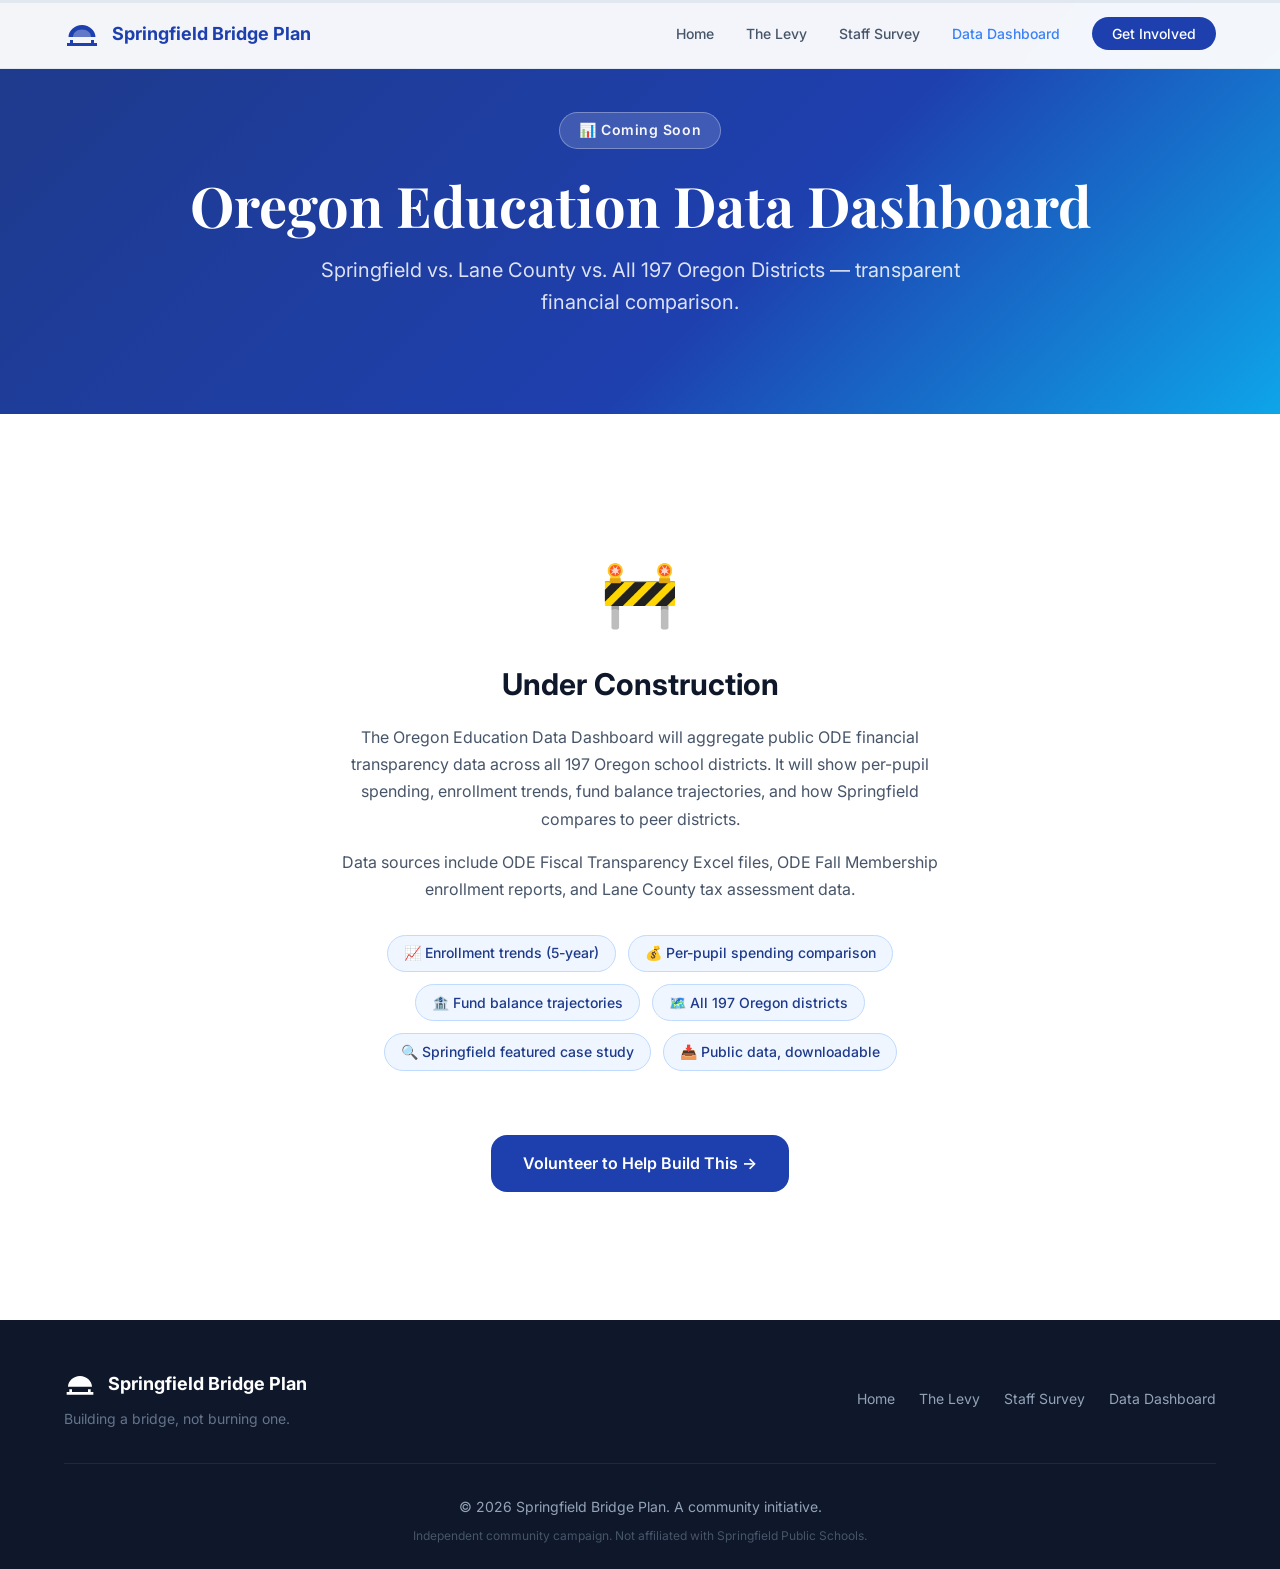
==== dashboard.html @ 3ab7d30a "Site rebuild: levy campaign + survey + dashboard scaffold — remove orphaned files" ====
<!DOCTYPE html>
<html lang="en">
<head>
    <meta charset="UTF-8">
    <meta name="viewport" content="width=device-width, initial-scale=1.0">
    <meta name="description" content="Springfield Bridge Plan Data Dashboard — Oregon education financial transparency.">
    <title>Data Dashboard | Springfield Bridge Plan</title>
    <link rel="preconnect" href="https://fonts.googleapis.com">
    <link rel="preconnect" href="https://fonts.gstatic.com" crossorigin>
    <link href="https://fonts.googleapis.com/css2?family=Inter:wght@400;500;600;700;800&family=Playfair+Display:wght@700&display=swap" rel="stylesheet">
    <link rel="stylesheet" href="css/styles.css">
    <link rel="stylesheet" href="css/site.css">
    <link rel="icon" type="image/svg+xml" href="assets/favicon.svg">
</head>
<body>
    <a href="#main-content" class="skip-link">Skip to main content</a>
    <nav class="navbar" role="navigation" aria-label="Main navigation">
        <div class="nav-container">
            <a href="index.html" class="nav-logo">
                <svg class="logo-icon" viewBox="0 0 48 48" aria-hidden="true"><path d="M4 36h40v4H4zM8 32h4v4H8zM36 32h4v4h-4zM6 28c0-8 8-16 18-16s18 8 18 16H6z" fill="currentColor"/><path d="M12 28c0-5.5 5-10 12-10s12 4.5 12 10H12z" fill="white" opacity="0.3"/></svg>
                <span class="logo-text">Springfield Bridge Plan</span>
            </a>
            <button class="nav-toggle" aria-expanded="false" aria-controls="nav-menu" aria-label="Toggle navigation">
                <span class="hamburger"></span>
            </button>
            <ul class="nav-menu" id="nav-menu">
                <li><a href="index.html">Home</a></li>
                <li><a href="levy.html">The Levy</a></li>
                <li><a href="survey.html">Staff Survey</a></li>
                <li><a href="dashboard.html" class="nav-active">Data Dashboard</a></li>
                <li><a href="levy.html#get-involved" class="nav-cta">Get Involved</a></li>
            </ul>
        </div>
    </nav>
    <div class="progress-bar"><div class="progress-fill"></div></div>
    <main id="main-content">
        <section class="page-hero">
            <div class="container">
                <div class="page-hero-badge">📊 Coming Soon</div>
                <h1 class="page-hero-title">Oregon Education Data Dashboard</h1>
                <p class="page-hero-subtitle">Springfield vs. Lane County vs. All 197 Oregon Districts — transparent financial comparison.</p>
            </div>
        </section>
        <section class="section">
            <div class="container" style="max-width:760px; text-align:center;">
                <div class="coming-soon-block">
                    <div class="coming-soon-icon">🚧</div>
                    <h2>Under Construction</h2>
                    <p class="body-text">The Oregon Education Data Dashboard will aggregate public ODE financial transparency data across all 197 Oregon school districts. It will show per-pupil spending, enrollment trends, fund balance trajectories, and how Springfield compares to peer districts.</p>
                    <p class="body-text">Data sources include ODE Fiscal Transparency Excel files, ODE Fall Membership enrollment reports, and Lane County tax assessment data.</p>
                    <div class="coming-soon-features">
                        <div class="cs-feature">📈 Enrollment trends (5-year)</div>
                        <div class="cs-feature">💰 Per-pupil spending comparison</div>
                        <div class="cs-feature">🏦 Fund balance trajectories</div>
                        <div class="cs-feature">🗺️ All 197 Oregon districts</div>
                        <div class="cs-feature">🔍 Springfield featured case study</div>
                        <div class="cs-feature">📥 Public data, downloadable</div>
                    </div>
                    <a href="levy.html#get-involved" class="btn btn-primary btn-large" style="margin-top:2rem; display:inline-flex;">Volunteer to Help Build This →</a>
                </div>
            </div>
        </section>
    </main>
    <footer class="footer">
        <div class="container">
            <div class="footer-content">
                <div class="footer-brand">
                    <div class="footer-logo">
                        <svg class="logo-icon" viewBox="0 0 48 48" aria-hidden="true"><path d="M4 36h40v4H4zM8 32h4v4H8zM36 32h4v4h-4zM6 28c0-8 8-16 18-16s18 8 18 16H6z" fill="currentColor"/></svg>
                        <span>Springfield Bridge Plan</span>
                    </div>
                    <p class="footer-tagline">Building a bridge, not burning one.</p>
                </div>
                <div class="footer-links">
                    <a href="index.html">Home</a>
                    <a href="levy.html">The Levy</a>
                    <a href="survey.html">Staff Survey</a>
                    <a href="dashboard.html">Data Dashboard</a>
                </div>
            </div>
            <div class="footer-bottom">
                <p>&copy; 2026 Springfield Bridge Plan. A community initiative.</p>
                <p class="footer-note">Independent community campaign. Not affiliated with Springfield Public Schools.</p>
            </div>
        </div>
    </footer>
    <script src="js/site.js"></script>
</body>
</html>
---- css/styles.css ----
/* =========================================
   Springfield Bridge Plan - Styles
   Building a bridge, not burning one.
   ========================================= */

/* =========================================
   CSS Variables / Design Tokens
   ========================================= */
:root {
    /* Primary Colors - Blue Theme */
    --color-primary: #1e40af;
    --color-primary-dark: #1e3a8a;
    --color-primary-light: #3b82f6;
    --color-primary-100: #dbeafe;
    --color-primary-200: #bfdbfe;
    --color-primary-50: #eff6ff;
    
    /* Accent Colors */
    --color-accent: #0ea5e9;
    --color-accent-dark: #0284c7;
    
    /* Neutral Colors */
    --color-white: #ffffff;
    --color-gray-50: #f8fafc;
    --color-gray-100: #f1f5f9;
    --color-gray-200: #e2e8f0;
    --color-gray-300: #cbd5e1;
    --color-gray-400: #94a3b8;
    --color-gray-500: #64748b;
    --color-gray-600: #475569;
    --color-gray-700: #334155;
    --color-gray-800: #1e293b;
    --color-gray-900: #0f172a;
    
    /* Semantic Colors */
    --color-success: #10b981;
    --color-success-light: #d1fae5;
    --color-error: #ef4444;
    --color-error-light: #fee2e2;
    --color-warning: #f59e0b;
    
    /* Typography */
    --font-sans: 'Inter', -apple-system, BlinkMacSystemFont, 'Segoe UI', Roboto, sans-serif;
    --font-display: 'Playfair Display', Georgia, serif;
    
    /* Font Sizes */
    --text-xs: 0.75rem;
    --text-sm: 0.875rem;
    --text-base: 1rem;
    --text-lg: 1.125rem;
    --text-xl: 1.25rem;
    --text-2xl: 1.5rem;
    --text-3xl: 1.875rem;
    --text-4xl: 2.25rem;
    --text-5xl: 3rem;
    --text-6xl: 3.75rem;
    
    /* Spacing */
    --space-1: 0.25rem;
    --space-2: 0.5rem;
    --space-3: 0.75rem;
    --space-4: 1rem;
    --space-5: 1.25rem;
    --space-6: 1.5rem;
    --space-8: 2rem;
    --space-10: 2.5rem;
    --space-12: 3rem;
    --space-16: 4rem;
    --space-20: 5rem;
    --space-24: 6rem;
    
    /* Border Radius */
    --radius-sm: 0.25rem;
    --radius-md: 0.5rem;
    --radius-lg: 0.75rem;
    --radius-xl: 1rem;
    --radius-2xl: 1.5rem;
    --radius-full: 9999px;
    
    /* Shadows */
    --shadow-sm: 0 1px 2px 0 rgb(0 0 0 / 0.05);
    --shadow-md: 0 4px 6px -1px rgb(0 0 0 / 0.1), 0 2px 4px -2px rgb(0 0 0 / 0.1);
    --shadow-lg: 0 10px 15px -3px rgb(0 0 0 / 0.1), 0 4px 6px -4px rgb(0 0 0 / 0.1);
    --shadow-xl: 0 20px 25px -5px rgb(0 0 0 / 0.1), 0 8px 10px -6px rgb(0 0 0 / 0.1);
    
    /* Transitions */
    --transition-fast: 150ms ease;
    --transition-base: 250ms ease;
    --transition-slow: 350ms ease;
    
    /* Z-Index */
    --z-dropdown: 100;
    --z-sticky: 200;
    --z-fixed: 300;
    --z-modal: 400;
}

/* =========================================
   Reset & Base Styles
   ========================================= */
*, *::before, *::after {
    box-sizing: border-box;
}

* {
    margin: 0;
    padding: 0;
}

html {
    scroll-behavior: smooth;
    -webkit-text-size-adjust: 100%;
}

body {
    font-family: var(--font-sans);
    font-size: var(--text-base);
    line-height: 1.6;
    color: var(--color-gray-800);
    background-color: var(--color-white);
    -webkit-font-smoothing: antialiased;
    -moz-osx-font-smoothing: grayscale;
}

img, picture, video, canvas, svg {
    display: block;
    max-width: 100%;
}

input, button, textarea, select {
    font: inherit;
}

p, h1, h2, h3, h4, h5, h6 {
    overflow-wrap: break-word;
}

a {
    color: inherit;
    text-decoration: none;
}

ul, ol {
    list-style: none;
}

/* =========================================
   Update Banner
   ========================================= */
.update-banner {
    background: linear-gradient(135deg, #dc2626 0%, #b91c1c 100%);
    color: var(--color-white);
    padding: var(--space-6) 0;
    border-bottom: 4px solid #991b1b;
    text-align: center;
}

.update-title {
    font-size: var(--text-2xl);
    font-weight: 800;
    color: var(--color-white);
    margin-bottom: var(--space-5);
    text-transform: uppercase;
    letter-spacing: 0.05em;
}

.update-content {
    max-width: 900px;
    margin: 0 auto;
}

.update-content p {
    font-size: var(--text-base);
    line-height: 1.8;
    margin-bottom: var(--space-4);
    color: rgba(255, 255, 255, 0.95);
}

.update-content p:last-child {
    margin-bottom: 0;
}

.update-content a {
    color: var(--color-white);
    text-decoration: underline;
    text-underline-offset: 3px;
    text-decoration-thickness: 2px;
}

.update-content a:hover {
    text-decoration-color: rgba(255, 255, 255, 0.5);
}

.update-content strong {
    color: var(--color-white);
}

/* =========================================
   Accessibility
   ========================================= */
.skip-link {
    position: absolute;
    top: -100%;
    left: 50%;
    transform: translateX(-50%);
    background: var(--color-primary);
    color: var(--color-white);
    padding: var(--space-3) var(--space-6);
    border-radius: var(--radius-md);
    z-index: var(--z-modal);
    transition: top var(--transition-fast);
}

.skip-link:focus {
    top: var(--space-4);
}

/* Focus Styles */
:focus-visible {
    outline: 3px solid var(--color-primary-light);
    outline-offset: 2px;
}

/* =========================================
   Layout
   ========================================= */
.container {
    width: 100%;
    max-width: 1200px;
    margin: 0 auto;
    padding: 0 var(--space-6);
}

.section {
    padding: var(--space-20) 0;
    min-height: 100vh;
    display: flex;
    flex-direction: column;
    justify-content: center;
}

.section-alt {
    background-color: var(--color-primary-50);
}

/* =========================================
   Navigation
   ========================================= */
.navbar {
    position: fixed;
    top: 0;
    left: 0;
    right: 0;
    background: rgba(255, 255, 255, 0.95);
    backdrop-filter: blur(10px);
    border-bottom: 1px solid var(--color-gray-200);
    z-index: var(--z-fixed);
    transition: transform var(--transition-base), box-shadow var(--transition-base);
}

.navbar.scrolled {
    box-shadow: var(--shadow-md);
}

.navbar.hidden {
    transform: translateY(-100%);
}

.nav-container {
    display: flex;
    align-items: center;
    justify-content: space-between;
    max-width: 1200px;
    margin: 0 auto;
    padding: var(--space-4) var(--space-6);
}

.nav-logo {
    display: flex;
    align-items: center;
    gap: var(--space-3);
    font-weight: 700;
    color: var(--color-primary);
}

.nav-logo .logo-icon {
    width: 36px;
    height: 36px;
}

.logo-text {
    font-size: var(--text-lg);
}

.nav-menu {
    display: flex;
    align-items: center;
    gap: var(--space-8);
}

.nav-menu a {
    font-size: var(--text-sm);
    font-weight: 500;
    color: var(--color-gray-600);
    transition: color var(--transition-fast);
}

.nav-menu a:hover {
    color: var(--color-primary);
}

.nav-cta {
    background: var(--color-primary);
    color: var(--color-white) !important;
    padding: var(--space-2) var(--space-5);
    border-radius: var(--radius-full);
    transition: background var(--transition-fast) !important;
}

.nav-cta:hover {
    background: var(--color-primary-dark) !important;
}

.nav-toggle {
    display: none;
    background: none;
    border: none;
    cursor: pointer;
    padding: var(--space-2);
}

.hamburger {
    display: block;
    width: 24px;
    height: 2px;
    background: var(--color-gray-800);
    position: relative;
    transition: background var(--transition-fast);
}

.hamburger::before,
.hamburger::after {
    content: '';
    position: absolute;
    left: 0;
    width: 100%;
    height: 2px;
    background: var(--color-gray-800);
    transition: transform var(--transition-fast);
}

.hamburger::before {
    top: -7px;
}

.hamburger::after {
    top: 7px;
}

/* Mobile Navigation */
@media (max-width: 768px) {
    .nav-toggle {
        display: block;
    }
    
    .nav-menu {
        position: absolute;
        top: 100%;
        left: 0;
        right: 0;
        flex-direction: column;
        background: var(--color-white);
        padding: var(--space-6);
        gap: var(--space-4);
        border-bottom: 1px solid var(--color-gray-200);
        box-shadow: var(--shadow-lg);
        transform: translateY(-100%);
        opacity: 0;
        visibility: hidden;
        transition: transform var(--transition-base), opacity var(--transition-base);
    }
    
    .nav-menu.active {
        transform: translateY(0);
        opacity: 1;
        visibility: visible;
    }
    
    .nav-toggle[aria-expanded="true"] .hamburger {
        background: transparent;
    }
    
    .nav-toggle[aria-expanded="true"] .hamburger::before {
        transform: translateY(7px) rotate(45deg);
    }
    
    .nav-toggle[aria-expanded="true"] .hamburger::after {
        transform: translateY(-7px) rotate(-45deg);
    }
}

/* =========================================
   Progress Bar
   ========================================= */
.progress-bar {
    position: fixed;
    top: 0;
    left: 0;
    right: 0;
    height: 3px;
    background: var(--color-gray-200);
    z-index: calc(var(--z-fixed) + 1);
}

.progress-fill {
    height: 100%;
    background: linear-gradient(90deg, var(--color-primary), var(--color-accent));
    width: 0%;
    transition: width 100ms linear;
}

/* =========================================
   Hero Section
   ========================================= */
.hero {
    position: relative;
    min-height: 100vh;
    display: flex;
    align-items: center;
    justify-content: center;
    padding-top: 80px;
    overflow: hidden;
}

.hero-background {
    position: absolute;
    inset: 0;
    z-index: -1;
}

.hero-gradient {
    position: absolute;
    inset: 0;
    background: linear-gradient(135deg, var(--color-primary-50) 0%, var(--color-white) 50%, var(--color-primary-100) 100%);
}

.hero-gradient::before {
    content: '';
    position: absolute;
    top: -50%;
    right: -20%;
    width: 80%;
    height: 100%;
    background: radial-gradient(ellipse, var(--color-primary-200) 0%, transparent 70%);
    opacity: 0.5;
}

.hero-content {
    text-align: center;
    max-width: 800px;
}

.hero-badge {
    display: inline-flex;
    align-items: center;
    gap: var(--space-2);
    background: var(--color-white);
    border: 1px solid var(--color-gray-200);
    padding: var(--space-2) var(--space-4);
    border-radius: var(--radius-full);
    font-size: var(--text-sm);
    color: var(--color-gray-600);
    margin-bottom: var(--space-6);
    box-shadow: var(--shadow-sm);
}

.badge-icon {
    font-size: var(--text-lg);
}

.hero-title {
    font-family: var(--font-display);
    font-size: clamp(var(--text-4xl), 8vw, var(--text-6xl));
    font-weight: 700;
    line-height: 1.1;
    color: var(--color-gray-900);
    margin-bottom: var(--space-4);
}

.title-line {
    display: block;
}

.title-line.accent {
    color: var(--color-primary);
}

.hero-subtitle {
    font-size: var(--text-xl);
    font-weight: 500;
    color: var(--color-primary);
    margin-bottom: var(--space-4);
    font-style: italic;
}

.hero-description {
    font-size: var(--text-lg);
    color: var(--color-gray-600);
    max-width: 600px;
    margin: 0 auto var(--space-8);
}

.hero-actions {
    display: flex;
    gap: var(--space-4);
    justify-content: center;
    flex-wrap: wrap;
    margin-bottom: var(--space-12);
}

.hero-stats {
    display: flex;
    align-items: center;
    justify-content: center;
    gap: var(--space-8);
    flex-wrap: wrap;
}

.stat {
    text-align: center;
}

.stat-number {
    display: block;
    font-size: var(--text-3xl);
    font-weight: 700;
    color: var(--color-primary);
}

.stat-label {
    font-size: var(--text-sm);
    color: var(--color-gray-500);
}

.stat-divider {
    width: 1px;
    height: 40px;
    background: var(--color-gray-300);
}

.scroll-indicator {
    position: absolute;
    bottom: var(--space-8);
    left: 50%;
    transform: translateX(-50%);
    display: flex;
    flex-direction: column;
    align-items: center;
    gap: var(--space-2);
    color: var(--color-gray-400);
    font-size: var(--text-sm);
    animation: bounce 2s infinite;
}

.scroll-indicator svg {
    width: 24px;
    height: 24px;
}

@keyframes bounce {
    0%, 20%, 50%, 80%, 100% {
        transform: translateX(-50%) translateY(0);
    }
    40% {
        transform: translateX(-50%) translateY(-10px);
    }
    60% {
        transform: translateX(-50%) translateY(-5px);
    }
}

/* =========================================
   Announcement Banner
   ========================================= */
.announcement-banner {
    background: linear-gradient(135deg, #fef3c7 0%, #fde68a 100%);
    border-top: 4px solid #f59e0b;
    border-bottom: 4px solid #f59e0b;
    padding: var(--space-8) 0;
}

.announcement-content {
    display: flex;
    align-items: center;
    gap: var(--space-8);
    max-width: 1000px;
    margin: 0 auto;
}

.announcement-image {
    flex-shrink: 0;
    max-width: 300px;
}

.announcement-image img {
    width: 100%;
    height: auto;
    border-radius: var(--radius-xl);
    box-shadow: var(--shadow-lg);
    border: 3px solid var(--color-white);
}

.announcement-text {
    flex: 1;
}

.announcement-badge {
    display: inline-block;
    background: #f59e0b;
    color: var(--color-white);
    font-size: var(--text-xs);
    font-weight: 700;
    text-transform: uppercase;
    letter-spacing: 0.05em;
    padding: var(--space-1) var(--space-3);
    border-radius: var(--radius-full);
    margin-bottom: var(--space-3);
}

.announcement-title {
    font-size: var(--text-2xl);
    font-weight: 800;
    color: #92400e;
    margin-bottom: var(--space-3);
}

.announcement-details {
    font-size: var(--text-base);
    color: #78350f;
    line-height: 1.6;
    margin-bottom: var(--space-2);
}

.announcement-details a {
    color: #92400e;
    text-decoration: underline;
    text-underline-offset: 2px;
}

.announcement-details a:hover {
    color: #78350f;
}

.announcement-description {
    font-size: var(--text-sm);
    color: #92400e;
    line-height: 1.6;
    margin-bottom: var(--space-4);
}

.btn-accent {
    background: #f59e0b;
    color: var(--color-white);
}

.btn-accent:hover {
    background: #d97706;
    transform: translateY(-2px);
    box-shadow: var(--shadow-md);
}

@media (max-width: 768px) {
    .announcement-content {
        flex-direction: column;
        text-align: center;
    }
    
    .announcement-image {
        max-width: 250px;
    }
    
    .announcement-title {
        font-size: var(--text-xl);
    }
}

/* =========================================
   Buttons
   ========================================= */
.btn {
    display: inline-flex;
    align-items: center;
    justify-content: center;
    gap: var(--space-2);
    padding: var(--space-3) var(--space-6);
    font-weight: 600;
    font-size: var(--text-sm);
    border-radius: var(--radius-lg);
    border: none;
    cursor: pointer;
    transition: all var(--transition-fast);
}

.btn-primary {
    background: var(--color-primary);
    color: var(--color-white);
}

.btn-primary:hover {
    background: var(--color-primary-dark);
    transform: translateY(-2px);
    box-shadow: var(--shadow-lg);
}

.btn-secondary {
    background: var(--color-white);
    color: var(--color-gray-700);
    border: 1px solid var(--color-gray-300);
}

.btn-secondary:hover {
    background: var(--color-gray-50);
    border-color: var(--color-gray-400);
}

.btn-large {
    padding: var(--space-4) var(--space-8);
    font-size: var(--text-base);
    border-radius: var(--radius-xl);
}

.btn-full {
    width: 100%;
}

.btn-icon {
    width: 20px;
    height: 20px;
}

.btn-loading {
    display: none;
}

.btn.loading .btn-text {
    visibility: hidden;
}

.btn.loading .btn-loading {
    display: block;
    position: absolute;
}

.spinner {
    width: 24px;
    height: 24px;
    animation: spin 1s linear infinite;
}

@keyframes spin {
    to {
        transform: rotate(360deg);
    }
}

/* =========================================
   Section Headers
   ========================================= */
.section-header {
    text-align: center;
    margin-bottom: var(--space-12);
}

.section-number {
    display: inline-block;
    font-size: var(--text-sm);
    font-weight: 600;
    color: var(--color-primary);
    background: var(--color-primary-100);
    padding: var(--space-1) var(--space-3);
    border-radius: var(--radius-full);
    margin-bottom: var(--space-4);
}

.section-title {
    font-family: var(--font-display);
    font-size: clamp(var(--text-2xl), 5vw, var(--text-4xl));
    font-weight: 700;
    color: var(--color-gray-900);
    margin-bottom: var(--space-3);
}

.section-subtitle {
    font-size: var(--text-lg);
    color: var(--color-gray-500);
}

/* =========================================
   Problem Section
   ========================================= */
.content-grid {
    display: grid;
    grid-template-columns: 1fr;
    gap: var(--space-8);
}

@media (min-width: 768px) {
    .content-grid {
        grid-template-columns: 2fr 1fr;
    }
}

.highlight-box {
    display: flex;
    gap: var(--space-4);
    background: var(--color-white);
    border: 1px solid var(--color-gray-200);
    border-left: 4px solid var(--color-primary);
    padding: var(--space-6);
    border-radius: var(--radius-lg);
    margin-bottom: var(--space-6);
}

.highlight-icon {
    flex-shrink: 0;
    width: 48px;
    height: 48px;
    background: var(--color-primary-100);
    border-radius: var(--radius-full);
    display: flex;
    align-items: center;
    justify-content: center;
    color: var(--color-primary);
}

.highlight-icon svg {
    width: 24px;
    height: 24px;
}

.highlight-content h3 {
    font-size: var(--text-lg);
    font-weight: 600;
    margin-bottom: var(--space-2);
    color: var(--color-gray-900);
}

.body-text {
    font-size: var(--text-base);
    color: var(--color-gray-600);
    margin-bottom: var(--space-4);
    line-height: 1.7;
}

.impact-card {
    background: var(--color-white);
    border: 1px solid var(--color-gray-200);
    border-radius: var(--radius-xl);
    padding: var(--space-6);
    box-shadow: var(--shadow-md);
}

.impact-card h4 {
    font-size: var(--text-lg);
    font-weight: 600;
    margin-bottom: var(--space-4);
    color: var(--color-gray-900);
}

.impact-list {
    display: flex;
    flex-direction: column;
    gap: var(--space-3);
}

.impact-list li {
    display: flex;
    align-items: center;
    gap: var(--space-3);
    font-size: var(--text-sm);
    color: var(--color-gray-700);
}

.impact-icon {
    font-size: var(--text-xl);
}

/* =========================================
   Solution Section
   ========================================= */
.solution-intro {
    text-align: center;
    margin-bottom: var(--space-12);
}

.bridge-visual {
    max-width: 400px;
    margin: 0 auto var(--space-6);
    color: var(--color-primary);
}

.bridge-svg {
    width: 100%;
    height: auto;
}

.bridge-arch {
    stroke-dasharray: 1000;
    stroke-dashoffset: 1000;
    animation: drawBridge 2s ease forwards;
}

@keyframes drawBridge {
    to {
        stroke-dashoffset: 0;
    }
}

.solution-quote {
    font-family: var(--font-display);
    font-size: var(--text-2xl);
    font-style: italic;
    color: var(--color-primary);
    margin-bottom: var(--space-4);
}

.solution-description {
    font-size: var(--text-lg);
    color: var(--color-gray-600);
    max-width: 700px;
    margin: 0 auto;
}

.pillars-grid {
    display: grid;
    grid-template-columns: repeat(auto-fit, minmax(250px, 1fr));
    gap: var(--space-6);
}

.pillar-card {
    background: var(--color-white);
    border: 1px solid var(--color-gray-200);
    border-radius: var(--radius-xl);
    padding: var(--space-8);
    text-align: center;
    transition: transform var(--transition-base), box-shadow var(--transition-base);
}

.pillar-card:hover {
    transform: translateY(-4px);
    box-shadow: var(--shadow-xl);
}

.pillar-number {
    display: inline-flex;
    align-items: center;
    justify-content: center;
    width: 48px;
    height: 48px;
    background: var(--color-primary);
    color: var(--color-white);
    font-size: var(--text-xl);
    font-weight: 700;
    border-radius: var(--radius-full);
    margin-bottom: var(--space-4);
}

.pillar-card h3 {
    font-size: var(--text-lg);
    font-weight: 600;
    margin-bottom: var(--space-3);
    color: var(--color-gray-900);
}

.pillar-card p {
    font-size: var(--text-sm);
    color: var(--color-gray-600);
}

/* =========================================
   Timeline Section
   ========================================= */
.timeline {
    max-width: 700px;
    margin: 0 auto;
    position: relative;
}

.timeline::before {
    content: '';
    position: absolute;
    left: 24px;
    top: 0;
    bottom: 0;
    width: 2px;
    background: var(--color-primary-200);
}

.timeline-item {
    display: flex;
    gap: var(--space-6);
    margin-bottom: var(--space-8);
    position: relative;
}

.timeline-item:last-child {
    margin-bottom: 0;
}

.timeline-marker {
    flex-shrink: 0;
    width: 50px;
    display: flex;
    justify-content: center;
}

.timeline-step {
    display: flex;
    align-items: center;
    justify-content: center;
    width: 50px;
    height: 50px;
    background: var(--color-primary);
    color: var(--color-white);
    font-size: var(--text-xs);
    font-weight: 600;
    border-radius: var(--radius-full);
    position: relative;
    z-index: 1;
}

.timeline-content {
    flex: 1;
    background: var(--color-white);
    border: 1px solid var(--color-gray-200);
    border-radius: var(--radius-xl);
    padding: var(--space-6);
    box-shadow: var(--shadow-sm);
}

.timeline-content h3 {
    font-size: var(--text-lg);
    font-weight: 600;
    margin-bottom: var(--space-2);
    color: var(--color-gray-900);
}

.timeline-content p {
    font-size: var(--text-sm);
    color: var(--color-gray-600);
}

/* =========================================
   Benefits Section
   ========================================= */
.benefits-grid {
    display: grid;
    grid-template-columns: repeat(auto-fit, minmax(250px, 1fr));
    gap: var(--space-6);
}

.benefit-card {
    background: var(--color-white);
    border: 1px solid var(--color-gray-200);
    border-radius: var(--radius-xl);
    padding: var(--space-8);
    text-align: center;
    transition: transform var(--transition-base), box-shadow var(--transition-base);
}

.benefit-card:hover {
    transform: translateY(-4px);
    box-shadow: var(--shadow-xl);
}

.benefit-icon {
    display: inline-flex;
    align-items: center;
    justify-content: center;
    width: 64px;
    height: 64px;
    background: var(--color-primary-100);
    border-radius: var(--radius-full);
    margin-bottom: var(--space-4);
    color: var(--color-primary);
}

.benefit-icon svg {
    width: 32px;
    height: 32px;
}

.benefit-card h3 {
    font-size: var(--text-lg);
    font-weight: 600;
    margin-bottom: var(--space-3);
    color: var(--color-gray-900);
}

.benefit-card p {
    font-size: var(--text-sm);
    color: var(--color-gray-600);
}

/* =========================================
   Four-Pronged Solution Section
   ========================================= */
.options-disclaimer {
    display: flex;
    gap: var(--space-4);
    background: var(--color-warning);
    background: linear-gradient(135deg, #fef3c7 0%, #fde68a 100%);
    border: 1px solid #f59e0b;
    border-radius: var(--radius-xl);
    padding: var(--space-6);
    margin-bottom: var(--space-10);
}

.options-disclaimer .disclaimer-icon {
    flex-shrink: 0;
    width: 48px;
    height: 48px;
    background: var(--color-white);
    border-radius: var(--radius-full);
    display: flex;
    align-items: center;
    justify-content: center;
    color: #b45309;
}

.options-disclaimer .disclaimer-icon svg {
    width: 24px;
    height: 24px;
}

.options-disclaimer p {
    color: #78350f;
    font-size: var(--text-sm);
    line-height: 1.6;
}

/* =========================================
   Bridge Loan (TAN/TRAN) Section
   ========================================= */
.bridge-loan-content {
    display: grid;
    grid-template-columns: repeat(auto-fit, minmax(280px, 1fr));
    gap: var(--space-6);
    margin-top: var(--space-8);
}

.bridge-loan-card {
    background: var(--color-white);
    border-radius: var(--radius-xl);
    padding: var(--space-6);
    box-shadow: var(--shadow-md);
    border: 1px solid var(--color-gray-100);
    transition: all var(--transition-base);
}

.bridge-loan-card:hover {
    transform: translateY(-4px);
    box-shadow: var(--shadow-lg);
}

.bridge-loan-card.highlight {
    background: linear-gradient(135deg, var(--color-primary-50) 0%, var(--color-primary-100) 100%);
    border: 2px solid var(--color-primary);
}

.bridge-loan-icon {
    font-size: 2.5rem;
    margin-bottom: var(--space-4);
}

.bridge-loan-card h3 {
    font-size: var(--text-lg);
    font-weight: 700;
    color: var(--color-gray-900);
    margin-bottom: var(--space-3);
}

.bridge-loan-card p {
    font-size: var(--text-sm);
    color: var(--color-gray-600);
    line-height: 1.7;
}

.bridge-loan-card ul {
    list-style: none;
    padding: 0;
    margin: 0;
}

.bridge-loan-card ul li {
    font-size: var(--text-sm);
    color: var(--color-gray-700);
    padding: var(--space-2) 0;
    padding-left: var(--space-6);
    position: relative;
}

.bridge-loan-card ul li::before {
    content: '✓';
    position: absolute;
    left: 0;
    color: var(--color-success);
    font-weight: 700;
}

.bridge-loan-note {
    margin-top: var(--space-8);
    padding: var(--space-4) var(--space-5);
    background: linear-gradient(135deg, var(--color-gray-50) 0%, var(--color-gray-100) 100%);
    border-left: 4px solid var(--color-primary);
    border-radius: 0 var(--radius-lg) var(--radius-lg) 0;
}

.bridge-loan-note p {
    margin: 0;
    font-size: var(--text-sm);
    color: var(--color-gray-600);
    line-height: 1.6;
}

.bridge-loan-benefits {
    display: flex;
    justify-content: center;
    margin-top: var(--space-6);
}

.bridge-loan-card.centered {
    max-width: 500px;
    text-align: center;
}

.bridge-loan-card.centered ul {
    text-align: left;
    display: inline-block;
}

/* Four Prongs Grid */
.prongs-grid {
    display: grid;
    grid-template-columns: repeat(auto-fit, minmax(240px, 1fr));
    gap: var(--space-5);
    margin-bottom: var(--space-8);
}

.prong-card {
    background: var(--color-primary-dark);
    color: var(--color-white);
    border-radius: var(--radius-xl);
    padding: var(--space-6);
    text-align: left;
}

.prong-icon {
    display: inline-flex;
    align-items: center;
    justify-content: center;
    width: 48px;
    height: 48px;
    background: #d4a84b;
    border-radius: var(--radius-full);
    font-size: var(--text-xl);
    margin-bottom: var(--space-3);
}

.prong-card h3 {
    font-size: var(--text-lg);
    font-weight: 600;
    margin-bottom: var(--space-2);
}

.prong-amount {
    font-size: var(--text-3xl);
    font-weight: 700;
    color: #d4a84b;
    margin-bottom: var(--space-4);
}

.prong-details {
    margin-bottom: var(--space-4);
    padding-left: var(--space-4);
}

.prong-details li {
    font-size: var(--text-sm);
    color: var(--color-primary-200);
    margin-bottom: var(--space-2);
    position: relative;
}

.prong-details li::before {
    content: '•';
    position: absolute;
    left: calc(var(--space-4) * -1);
    color: #d4a84b;
}

.prong-note {
    font-size: var(--text-xs);
    color: var(--color-primary-200);
    font-style: italic;
    padding-top: var(--space-3);
    border-top: 1px solid rgba(255,255,255,0.2);
}

/* Savings Summary */
.savings-summary {
    display: grid;
    grid-template-columns: repeat(auto-fit, minmax(180px, 1fr));
    gap: var(--space-4);
    margin-bottom: var(--space-3);
}

.savings-box {
    background: var(--color-white);
    border-radius: var(--radius-xl);
    padding: var(--space-5);
    text-align: center;
    border: 2px solid var(--color-gray-200);
}

.savings-box.savings-total {
    border-color: var(--color-success);
    background: var(--color-success-light);
}

.savings-box.savings-gap {
    border-color: var(--color-error);
    background: var(--color-error-light);
}

.savings-box.savings-buffer {
    border-color: var(--color-success);
    background: #d1fae5;
}

.savings-label {
    display: block;
    font-size: var(--text-sm);
    font-weight: 500;
    color: var(--color-gray-600);
    margin-bottom: var(--space-2);
    text-transform: uppercase;
    letter-spacing: 0.05em;
}

.savings-amount {
    display: block;
    font-size: var(--text-3xl);
    font-weight: 700;
}

.savings-amount.green {
    color: var(--color-success);
}

.savings-amount.red {
    color: var(--color-error);
}

.savings-note {
    text-align: center;
    font-size: var(--text-sm);
    color: var(--color-gray-500);
    margin-bottom: var(--space-10);
}

/* Detail Sections */
.detail-section,
.breakdown-section {
    background: var(--color-white);
    border: 1px solid var(--color-gray-200);
    border-radius: var(--radius-xl);
    padding: var(--space-8);
    margin-bottom: var(--space-6);
}

.detail-title {
    font-size: var(--text-xl);
    font-weight: 700;
    color: var(--color-gray-900);
    margin-bottom: var(--space-6);
}

.detail-grid {
    display: grid;
    grid-template-columns: 1fr;
    gap: var(--space-6);
}

@media (min-width: 768px) {
    .detail-grid {
        grid-template-columns: 1fr 1fr;
    }
}

.detail-highlight {
    background: linear-gradient(135deg, #f0fdf4 0%, #dcfce7 100%);
    border: 2px solid var(--color-success);
    border-radius: var(--radius-xl);
    padding: var(--space-6);
}

.detail-label {
    display: block;
    font-size: var(--text-xs);
    font-weight: 600;
    color: var(--color-success);
    text-transform: uppercase;
    letter-spacing: 0.1em;
    margin-bottom: var(--space-2);
}

.detail-text {
    font-size: var(--text-base);
    color: var(--color-gray-700);
    margin-bottom: var(--space-4);
}

.detail-stats {
    display: flex;
    gap: var(--space-4);
    margin-bottom: var(--space-4);
    flex-wrap: wrap;
}

.detail-stat {
    text-align: center;
}

.stat-value {
    display: block;
    font-size: var(--text-xl);
    font-weight: 700;
    color: var(--color-gray-900);
}

.stat-value.highlight {
    color: var(--color-success);
    font-size: var(--text-2xl);
}

.stat-desc {
    display: block;
    font-size: var(--text-xs);
    color: var(--color-gray-500);
}

.detail-recommendation {
    background: var(--color-white);
    border-radius: var(--radius-lg);
    padding: var(--space-4);
    font-size: var(--text-sm);
    color: var(--color-gray-700);
}

.detail-small {
    font-size: var(--text-xs);
    color: var(--color-gray-500);
}

.detail-breakdown {
    background: var(--color-gray-50);
    border-radius: var(--radius-xl);
    padding: var(--space-6);
}

.defer-list {
    margin-bottom: var(--space-4);
}

.defer-list li {
    display: flex;
    justify-content: space-between;
    align-items: center;
    padding: var(--space-3);
    border-bottom: 1px solid var(--color-gray-200);
    font-size: var(--text-sm);
}

.defer-list li:last-child {
    border-bottom: none;
}

.defer-amount {
    font-weight: 600;
    color: var(--color-primary);
}

.do-not-defer {
    background: var(--color-error-light);
    border-left: 4px solid var(--color-error);
    padding: var(--space-4);
    border-radius: var(--radius-md);
    font-size: var(--text-sm);
    color: #991b1b;
}

.detail-source {
    font-size: var(--text-xs);
    color: var(--color-gray-400);
    margin-top: var(--space-4);
    font-style: italic;
}

/* Breakdown Table */
.breakdown-table {
    width: 100%;
    border-collapse: collapse;
}

.breakdown-table th,
.breakdown-table td {
    padding: var(--space-4);
    text-align: left;
    border-bottom: 1px solid var(--color-gray-200);
}

.breakdown-table th {
    background: var(--color-primary-dark);
    color: var(--color-white);
    font-weight: 600;
    font-size: var(--text-sm);
}

.breakdown-table th:first-child {
    border-radius: var(--radius-lg) 0 0 0;
}

.breakdown-table th:last-child {
    border-radius: 0 var(--radius-lg) 0 0;
    text-align: right;
}

.breakdown-table td {
    font-size: var(--text-sm);
    color: var(--color-gray-700);
}

.breakdown-table td:last-child {
    text-align: right;
    font-weight: 500;
}

.breakdown-table .total-row {
    background: var(--color-primary-50);
}

.breakdown-table .total-row td {
    border-bottom: none;
}

.green {
    color: var(--color-success) !important;
}

/* Source Documents Disclaimer */
.source-disclaimer {
    margin-top: var(--space-6);
    padding: var(--space-4) var(--space-5);
    background: linear-gradient(135deg, var(--color-gray-50) 0%, var(--color-gray-100) 100%);
    border-left: 4px solid var(--color-primary);
    border-radius: 0 var(--radius-lg) var(--radius-lg) 0;
    font-size: var(--text-sm);
    color: var(--color-gray-600);
}

.source-disclaimer p {
    margin: 0;
    line-height: 1.7;
}

.source-disclaimer .source-icon {
    color: var(--color-primary);
    font-weight: 700;
    margin-right: var(--space-1);
}

.source-disclaimer a {
    color: var(--color-primary);
    font-weight: 600;
    text-decoration: underline;
    text-decoration-color: rgba(30, 64, 175, 0.3);
    text-underline-offset: 2px;
    transition: all var(--transition-fast);
}

.source-disclaimer a:hover {
    color: var(--color-primary-700);
    text-decoration-color: var(--color-primary);
}

/* Levy Callout */
.levy-callout {
    display: flex;
    gap: var(--space-4);
    background: linear-gradient(135deg, var(--color-primary-50) 0%, var(--color-primary-100) 100%);
    border: 2px solid var(--color-primary);
    border-radius: var(--radius-xl);
    padding: var(--space-6);
    margin-bottom: var(--space-6);
}

.levy-icon {
    flex-shrink: 0;
    font-size: var(--text-3xl);
}

.levy-content h4 {
    font-size: var(--text-lg);
    font-weight: 600;
    color: var(--color-primary-dark);
    margin-bottom: var(--space-2);
}

.levy-content p {
    font-size: var(--text-sm);
    color: var(--color-gray-700);
    line-height: 1.6;
}

/* Options CTA */
.options-cta {
    text-align: center;
    padding: var(--space-6);
    background: var(--color-primary-50);
    border-radius: var(--radius-xl);
}

.options-cta p {
    color: var(--color-gray-700);
}

.options-cta a {
    color: var(--color-primary);
    font-weight: 600;
    text-decoration: underline;
}

.options-cta a:hover {
    color: var(--color-primary-dark);
}

/* =========================================
   Implementation Timeline Section
   ========================================= */
.urgency-banner {
    display: flex;
    align-items: center;
    justify-content: center;
    gap: var(--space-3);
    background: var(--color-primary-dark);
    color: var(--color-white);
    padding: var(--space-4) var(--space-6);
    border-radius: var(--radius-xl);
    margin-bottom: var(--space-10);
}

.urgency-icon {
    font-size: var(--text-2xl);
}

.urgency-banner p {
    font-size: var(--text-base);
}

.timeline-horizontal {
    display: grid;
    grid-template-columns: repeat(auto-fit, minmax(160px, 1fr));
    gap: var(--space-4);
    margin-bottom: var(--space-8);
}

.timeline-month {
    background: var(--color-white);
    border-radius: var(--radius-xl);
    overflow: hidden;
    box-shadow: var(--shadow-md);
}

.month-header {
    padding: var(--space-3) var(--space-4);
    font-weight: 700;
    font-size: var(--text-sm);
    text-transform: uppercase;
    letter-spacing: 0.05em;
}

.month-header.january,
.month-header.february,
.month-header.march,
.month-header.april {
    background: var(--color-primary-dark);
    color: var(--color-white);
}

.month-header.may {
    background: var(--color-success);
    color: var(--color-white);
}

.month-content {
    padding: var(--space-4);
}

.month-content p {
    font-size: var(--text-sm);
    color: var(--color-gray-600);
    line-height: 1.5;
}

.levy-day {
    font-size: var(--text-base) !important;
    color: var(--color-success) !important;
    text-align: center;
}

.highlight-month {
    box-shadow: 0 0 0 3px var(--color-success), var(--shadow-lg);
}

.action-boxes {
    display: grid;
    grid-template-columns: repeat(auto-fit, minmax(220px, 1fr));
    gap: var(--space-4);
}

.action-box {
    padding: var(--space-5);
    border-radius: var(--radius-xl);
}

.action-box.immediate {
    background: #fef3c7;
    border: 1px solid #f59e0b;
}

.action-box.immediate .action-label {
    color: #b45309;
}

.action-box.deadline {
    background: #dbeafe;
    border: 1px solid var(--color-primary);
}

.action-box.deadline .action-label {
    color: var(--color-primary);
}

.action-box.success {
    background: #d1fae5;
    border: 1px solid var(--color-success);
}

.action-box.success .action-label {
    color: var(--color-success);
}

.action-label {
    display: block;
    font-size: var(--text-xs);
    font-weight: 600;
    text-transform: uppercase;
    letter-spacing: 0.05em;
    margin-bottom: var(--space-2);
}

.action-box p {
    font-size: var(--text-sm);
    color: var(--color-gray-700);
}

/* =========================================
   Testimonials Section
   ========================================= */
.testimonials-grid {
    display: grid;
    grid-template-columns: repeat(auto-fit, minmax(300px, 1fr));
    gap: var(--space-6);
}

.testimonial {
    background: var(--color-primary-50);
    border-radius: var(--radius-xl);
    padding: var(--space-8);
    position: relative;
}

.testimonial::before {
    content: '"';
    position: absolute;
    top: var(--space-4);
    left: var(--space-6);
    font-size: var(--text-6xl);
    font-family: var(--font-display);
    color: var(--color-primary-200);
    line-height: 1;
}

.testimonial p {
    font-size: var(--text-lg);
    font-style: italic;
    color: var(--color-gray-700);
    margin-bottom: var(--space-4);
    position: relative;
    z-index: 1;
}

.testimonial cite {
    font-size: var(--text-sm);
    font-style: normal;
    font-weight: 600;
    color: var(--color-primary);
}

/* =========================================
   Community Voices Section
   ========================================= */
.section-voices {
    background: linear-gradient(180deg, var(--color-gray-50) 0%, var(--color-white) 100%);
}

.voices-container {
    display: grid;
    grid-template-columns: repeat(auto-fit, minmax(350px, 1fr));
    gap: var(--space-6);
    margin-top: var(--space-8);
}

.voice-card {
    background: var(--color-white);
    border-radius: var(--radius-xl);
    padding: var(--space-6);
    box-shadow: var(--shadow-md);
    border: 1px solid var(--color-gray-100);
    position: relative;
    transition: all var(--transition-base);
}

.voice-card:hover {
    transform: translateY(-4px);
    box-shadow: var(--shadow-lg);
}

.voice-card::before {
    content: '"';
    position: absolute;
    top: var(--space-4);
    left: var(--space-4);
    font-size: 4rem;
    font-family: Georgia, serif;
    color: var(--color-primary-100);
    line-height: 1;
    z-index: 0;
}

.voice-comment {
    font-size: var(--text-base);
    line-height: 1.7;
    color: var(--color-gray-700);
    font-style: italic;
    margin-bottom: var(--space-4);
    position: relative;
    z-index: 1;
    padding-left: var(--space-6);
}

.voice-attribution {
    display: flex;
    align-items: center;
    gap: var(--space-3);
    padding-left: var(--space-6);
}

.voice-avatar {
    width: 40px;
    height: 40px;
    border-radius: 50%;
    background: linear-gradient(135deg, var(--color-primary) 0%, var(--color-primary-dark) 100%);
    display: flex;
    align-items: center;
    justify-content: center;
    color: var(--color-white);
    font-weight: 700;
    font-size: var(--text-sm);
    flex-shrink: 0;
}

.voice-name {
    font-weight: 600;
    color: var(--color-gray-900);
    font-size: var(--text-sm);
}

.voice-role {
    font-size: var(--text-xs);
    color: var(--color-gray-500);
}

.voices-loading {
    grid-column: 1 / -1;
    display: flex;
    flex-direction: column;
    align-items: center;
    justify-content: center;
    padding: var(--space-12);
    color: var(--color-gray-500);
}

.loading-spinner {
    width: 40px;
    height: 40px;
    border: 3px solid var(--color-gray-200);
    border-top-color: var(--color-primary);
    border-radius: 50%;
    animation: spin 1s linear infinite;
    margin-bottom: var(--space-4);
}

@keyframes spin {
    to { transform: rotate(360deg); }
}

.voices-empty {
    grid-column: 1 / -1;
    text-align: center;
    padding: var(--space-12);
    color: var(--color-gray-500);
}

.voices-empty-icon {
    font-size: 3rem;
    margin-bottom: var(--space-4);
}

.voices-note {
    text-align: center;
    margin-top: var(--space-8);
    font-size: var(--text-sm);
    color: var(--color-gray-500);
}

@media (max-width: 768px) {
    .voices-container {
        grid-template-columns: 1fr;
    }
}

/* =========================================
   CTA / Form Section
   ========================================= */
.section-cta {
    background: linear-gradient(135deg, var(--color-primary) 0%, var(--color-primary-dark) 100%);
    color: var(--color-white);
}

.section-cta .section-number {
    background: rgba(255, 255, 255, 0.2);
    color: var(--color-white);
}

.section-cta .section-title {
    color: var(--color-white);
}

.section-cta .section-subtitle {
    color: var(--color-primary-200);
}

.cta-content {
    max-width: 600px;
    margin: 0 auto;
}

/* Signature Counter */
.signature-counter {
    background: rgba(255, 255, 255, 0.1);
    border: 1px solid rgba(255, 255, 255, 0.2);
    border-radius: var(--radius-xl);
    padding: var(--space-6);
    margin-bottom: var(--space-8);
    text-align: center;
}

.counter-display {
    margin-bottom: var(--space-4);
}

.counter-number {
    display: block;
    font-size: var(--text-5xl);
    font-weight: 700;
    line-height: 1;
    margin-bottom: var(--space-2);
}

.counter-label {
    font-size: var(--text-sm);
    color: var(--color-primary-200);
}

.counter-goal {
    max-width: 300px;
    margin: 0 auto;
}

.goal-bar {
    height: 8px;
    background: rgba(255, 255, 255, 0.2);
    border-radius: var(--radius-full);
    overflow: hidden;
    margin-bottom: var(--space-2);
}

.goal-fill {
    height: 100%;
    background: var(--color-success);
    border-radius: var(--radius-full);
    transition: width var(--transition-slow);
}

.goal-text {
    font-size: var(--text-sm);
    color: var(--color-primary-200);
}

/* Signature Form */
.signature-form {
    background: var(--color-white);
    border-radius: var(--radius-2xl);
    padding: var(--space-8);
    box-shadow: var(--shadow-xl);
}

.form-row {
    display: grid;
    grid-template-columns: 1fr;
    gap: var(--space-4);
}

@media (min-width: 480px) {
    .form-row {
        grid-template-columns: 1fr 1fr;
    }
}

.form-group {
    margin-bottom: var(--space-4);
}

.form-group label {
    display: block;
    font-size: var(--text-sm);
    font-weight: 500;
    color: var(--color-gray-700);
    margin-bottom: var(--space-2);
}

.required {
    color: var(--color-error);
}

.optional {
    color: var(--color-gray-400);
    font-weight: 400;
}

.form-group input,
.form-group select,
.form-group textarea {
    width: 100%;
    padding: var(--space-3) var(--space-4);
    font-size: var(--text-base);
    color: var(--color-gray-800);
    background: var(--color-gray-50);
    border: 1px solid var(--color-gray-300);
    border-radius: var(--radius-lg);
    transition: border-color var(--transition-fast), box-shadow var(--transition-fast);
}

.form-group input:focus,
.form-group select:focus,
.form-group textarea:focus {
    outline: none;
    border-color: var(--color-primary);
    box-shadow: 0 0 0 3px var(--color-primary-100);
}

.form-group input.error,
.form-group select.error,
.form-group textarea.error {
    border-color: var(--color-error);
}

.error-message {
    display: block;
    font-size: var(--text-xs);
    color: var(--color-error);
    margin-top: var(--space-1);
    min-height: 1.2em;
}

.char-count {
    display: block;
    font-size: var(--text-xs);
    color: var(--color-gray-400);
    text-align: right;
    margin-top: var(--space-1);
}

/* Checkbox Styles */
.checkbox-group {
    margin-bottom: var(--space-3);
}

.checkbox-label {
    display: flex;
    align-items: flex-start;
    gap: var(--space-3);
    cursor: pointer;
    font-size: var(--text-sm);
    color: var(--color-gray-600);
}

.checkbox-label input {
    position: absolute;
    opacity: 0;
    width: 0;
    height: 0;
}

.checkbox-custom {
    flex-shrink: 0;
    width: 20px;
    height: 20px;
    border: 2px solid var(--color-gray-300);
    border-radius: var(--radius-sm);
    background: var(--color-white);
    display: flex;
    align-items: center;
    justify-content: center;
    transition: all var(--transition-fast);
}

.checkbox-label input:checked + .checkbox-custom {
    background: var(--color-primary);
    border-color: var(--color-primary);
}

.checkbox-label input:checked + .checkbox-custom::after {
    content: '';
    width: 6px;
    height: 10px;
    border: solid var(--color-white);
    border-width: 0 2px 2px 0;
    transform: rotate(45deg);
    margin-bottom: 2px;
}

.checkbox-label input:focus-visible + .checkbox-custom {
    box-shadow: 0 0 0 3px var(--color-primary-100);
}

.form-note {
    display: flex;
    align-items: center;
    justify-content: center;
    gap: var(--space-2);
    font-size: var(--text-xs);
    color: var(--color-gray-500);
    margin-top: var(--space-4);
}

.form-note svg {
    width: 16px;
    height: 16px;
    flex-shrink: 0;
}

/* Success Message */
.success-message {
    text-align: center;
    padding: var(--space-8);
    background: var(--color-white);
    border-radius: var(--radius-2xl);
}

.success-message[hidden] {
    display: none;
}

.success-icon {
    display: inline-flex;
    align-items: center;
    justify-content: center;
    width: 80px;
    height: 80px;
    background: var(--color-success-light);
    border-radius: var(--radius-full);
    margin-bottom: var(--space-4);
    color: var(--color-success);
}

.success-icon svg {
    width: 40px;
    height: 40px;
}

.success-message h3 {
    font-size: var(--text-2xl);
    font-weight: 700;
    color: var(--color-gray-900);
    margin-bottom: var(--space-2);
}

.success-message > p {
    color: var(--color-gray-600);
    margin-bottom: var(--space-6);
}

.share-section p {
    font-size: var(--text-sm);
    color: var(--color-gray-500);
    margin-bottom: var(--space-3);
}

.share-buttons {
    display: flex;
    justify-content: center;
    gap: var(--space-3);
}

.share-btn {
    display: flex;
    align-items: center;
    justify-content: center;
    width: 44px;
    height: 44px;
    border-radius: var(--radius-full);
    border: none;
    cursor: pointer;
    transition: transform var(--transition-fast), box-shadow var(--transition-fast);
}

.share-btn:hover {
    transform: translateY(-2px);
    box-shadow: var(--shadow-md);
}

.share-btn svg {
    width: 20px;
    height: 20px;
}

.share-facebook {
    background: #1877f2;
    color: var(--color-white);
}

.share-twitter {
    background: #000000;
    color: var(--color-white);
}

.share-email {
    background: var(--color-gray-600);
    color: var(--color-white);
}

.share-copy {
    background: var(--color-gray-200);
    color: var(--color-gray-700);
}

/* =========================================
   Garden Animation Section
   ========================================= */
.garden-section {
    background: var(--color-white);
    padding: var(--space-8) 0;
    display: flex;
    justify-content: center;
}

.garden-section .container {
    display: flex;
    justify-content: center;
    max-width: 600px;
}

.garden-gif {
    width: 100%;
    max-width: 500px;
    height: auto;
    border-radius: var(--radius-lg);
}

/* =========================================
   Footer
   ========================================= */
.footer {
    background: var(--color-gray-900);
    color: var(--color-gray-400);
    padding: var(--space-12) 0 var(--space-6);
}

.footer-content {
    display: flex;
    flex-direction: column;
    align-items: center;
    gap: var(--space-6);
    text-align: center;
    margin-bottom: var(--space-8);
    padding-bottom: var(--space-8);
    border-bottom: 1px solid var(--color-gray-800);
}

@media (min-width: 768px) {
    .footer-content {
        flex-direction: row;
        justify-content: space-between;
        text-align: left;
    }
}

.footer-logo {
    display: flex;
    align-items: center;
    gap: var(--space-3);
    color: var(--color-white);
    font-weight: 700;
    font-size: var(--text-lg);
}

.footer-logo .logo-icon {
    width: 32px;
    height: 32px;
}

.footer-tagline {
    font-size: var(--text-sm);
    color: var(--color-gray-500);
    margin-top: var(--space-2);
}

.footer-links {
    display: flex;
    gap: var(--space-6);
    flex-wrap: wrap;
    justify-content: center;
}

.footer-links a {
    font-size: var(--text-sm);
    transition: color var(--transition-fast);
}

.footer-links a:hover {
    color: var(--color-white);
}

.footer-bottom {
    text-align: center;
    font-size: var(--text-sm);
}

.footer-note {
    margin-top: var(--space-2);
    font-size: var(--text-xs);
    color: var(--color-gray-600);
}

/* =========================================
   Animations & Effects
   ========================================= */
.fade-in {
    opacity: 0;
    transform: translateY(20px);
    transition: opacity 0.6s ease, transform 0.6s ease;
}

.fade-in.visible {
    opacity: 1;
    transform: translateY(0);
}

/* =========================================
   Print Styles
   ========================================= */
@media print {
    .navbar,
    .progress-bar,
    .scroll-indicator,
    .hero-actions,
    .share-buttons {
        display: none;
    }
    
    .section {
        min-height: auto;
        padding: var(--space-8) 0;
        page-break-inside: avoid;
    }
}
---- css/site.css ----
/* =============================================
   Springfield Bridge Plan — site.css
   Multi-page additions, levy, survey, dashboard
   ============================================= */

/* Page Hero (interior pages) */
.page-hero {
    background: linear-gradient(135deg, var(--color-primary-dark) 0%, var(--color-primary) 60%, var(--color-accent) 100%);
    color: var(--color-white);
    padding: 7rem 0 4rem;
    text-align: center;
}
.page-hero-badge {
    display: inline-block;
    background: rgba(255,255,255,0.15);
    border: 1px solid rgba(255,255,255,0.3);
    border-radius: var(--radius-full);
    padding: 0.4rem 1.2rem;
    font-size: var(--text-sm);
    font-weight: 600;
    letter-spacing: 0.04em;
    margin-bottom: 1.5rem;
    color: rgba(255,255,255,0.95);
}
.page-hero-title {
    font-family: var(--font-display);
    font-size: clamp(2.25rem, 5vw, 3.5rem);
    font-weight: 700;
    color: var(--color-white);
    margin-bottom: 1rem;
    line-height: 1.15;
}
.page-hero-subtitle {
    font-size: var(--text-xl);
    color: rgba(255,255,255,0.85);
    max-width: 680px;
    margin: 0 auto 2rem;
    line-height: 1.6;
}
.page-hero-nav {
    display: flex;
    flex-wrap: wrap;
    justify-content: center;
    gap: 0.5rem 1.5rem;
    margin-top: 1.5rem;
}
.page-hero-nav a {
    color: rgba(255,255,255,0.8);
    font-size: var(--text-sm);
    font-weight: 500;
    text-decoration: underline;
    text-underline-offset: 3px;
    transition: color var(--transition-fast);
}
.page-hero-nav a:hover { color: var(--color-white); }

/* nav active state */
.nav-active {
    color: var(--color-primary-light) !important;
    font-weight: 600;
}

/* Pillar cards as links */
.pillar-link {
    text-decoration: none;
    display: block;
    transition: transform var(--transition-base), box-shadow var(--transition-base);
}
.pillar-link:hover {
    transform: translateY(-4px);
    box-shadow: var(--shadow-xl);
}
.pillar-cta {
    display: inline-block;
    margin-top: 1rem;
    color: var(--color-primary-light);
    font-size: var(--text-sm);
    font-weight: 600;
}

/* Survey CTA block */
.survey-cta-block {
    display: grid;
    grid-template-columns: 1fr 1fr;
    gap: 3rem;
    align-items: center;
}
@media (max-width: 768px) { .survey-cta-block { grid-template-columns: 1fr; } }
.score-preview { margin-bottom: 1.25rem; }
.score-label { font-size: var(--text-sm); font-weight: 600; color: var(--color-gray-700); display: block; margin-bottom: 0.4rem; }
.score-bar { height: 8px; background: var(--color-gray-200); border-radius: var(--radius-full); overflow: hidden; margin-bottom: 0.25rem; }
.score-fill { height: 100%; background: var(--color-primary); border-radius: var(--radius-full); transition: width 1s ease; }
.score-val { font-size: var(--text-xs); color: var(--color-gray-500); }
.score-note { font-size: var(--text-xs); color: var(--color-gray-400); margin-top: 0.5rem; }

/* About block */
.about-block { max-width: 780px; }
.about-block p.body-text { margin-bottom: 1.25rem; }

/* Rate table */
.rate-table-wrapper { overflow-x: auto; margin-bottom: 1.5rem; }
.rate-table { width: 100%; border-collapse: collapse; font-size: var(--text-sm); }
.rate-table th { background: var(--color-primary); color: var(--color-white); padding: 0.75rem 1rem; text-align: left; font-weight: 600; }
.rate-table td { padding: 0.75rem 1rem; border-bottom: 1px solid var(--color-gray-200); }
.rate-table tbody tr:hover { background: var(--color-gray-50); }
.recommended-row { background: #fef9c3 !important; }
.recommended-row td { font-weight: 600; color: var(--color-primary-dark); }
.table-note { font-size: var(--text-xs); color: var(--color-gray-500); font-style: italic; }

/* Compression explainer */
.compression-explainer {
    background: var(--color-primary-50);
    border-left: 4px solid var(--color-primary);
    border-radius: 0 var(--radius-lg) var(--radius-lg) 0;
    padding: 1.5rem 2rem;
    margin-top: 2rem;
}
.compression-explainer h3 { font-size: var(--text-lg); font-weight: 700; color: var(--color-primary-dark); margin-bottom: 0.75rem; }
.compression-explainer p { font-size: var(--text-sm); color: var(--color-gray-700); line-height: 1.7; }

/* Can/Cannot cards */
.two-col-cards { display: grid; grid-template-columns: 1fr 1fr; gap: 1.5rem; margin-top: 2rem; }
@media (max-width: 600px) { .two-col-cards { grid-template-columns: 1fr; } }
.can-card, .cannot-card {
    padding: 1.5rem;
    border-radius: var(--radius-lg);
}
.can-card { background: #dcfce7; border: 1px solid #86efac; }
.cannot-card { background: #fee2e2; border: 1px solid #fca5a5; }
.can-card h4 { color: #166534; font-size: var(--text-base); font-weight: 700; margin-bottom: 0.75rem; }
.cannot-card h4 { color: #991b1b; font-size: var(--text-base); font-weight: 700; margin-bottom: 0.75rem; }
.can-card ul, .cannot-card ul { list-style: disc; padding-left: 1.25rem; }
.can-card li, .cannot-card li { font-size: var(--text-sm); margin-bottom: 0.4rem; color: var(--color-gray-800); }

/* Calculator */
.calculator-block {
    background: var(--color-white);
    border: 1px solid var(--color-gray-200);
    border-radius: var(--radius-2xl);
    padding: 2.5rem;
    box-shadow: var(--shadow-lg);
    max-width: 860px;
    margin: 0 auto;
}
.calc-inputs { display: grid; grid-template-columns: 1fr 1fr; gap: 2rem; margin-bottom: 2rem; }
@media (max-width: 640px) { .calc-inputs { grid-template-columns: 1fr; } }
.calc-group label { display: block; font-weight: 600; font-size: var(--text-sm); margin-bottom: 0.5rem; color: var(--color-gray-700); }
.calc-hint { font-size: var(--text-xs); color: var(--color-gray-500); margin-bottom: 0.75rem; line-height: 1.5; }
.calc-hint a { color: var(--color-primary); text-decoration: underline; }
.calc-input-row { display: flex; align-items: center; border: 2px solid var(--color-gray-200); border-radius: var(--radius-md); overflow: hidden; transition: border-color var(--transition-fast); }
.calc-input-row:focus-within { border-color: var(--color-primary); }
.calc-prefix { padding: 0.75rem 0.75rem; background: var(--color-gray-100); color: var(--color-gray-600); font-weight: 600; border-right: 1px solid var(--color-gray-200); }
.calc-input-row input { flex: 1; border: none; outline: none; padding: 0.75rem; font-size: var(--text-base); }
.calc-group select { width: 100%; padding: 0.75rem; border: 2px solid var(--color-gray-200); border-radius: var(--radius-md); font-size: var(--text-sm); outline: none; transition: border-color var(--transition-fast); }
.calc-group select:focus { border-color: var(--color-primary); }
.calc-results { display: grid; grid-template-columns: repeat(4, 1fr); gap: 1rem; margin-bottom: 1.5rem; }
@media (max-width: 640px) { .calc-results { grid-template-columns: 1fr 1fr; } }
.calc-result-card {
    background: var(--color-gray-50);
    border: 1px solid var(--color-gray-200);
    border-radius: var(--radius-lg);
    padding: 1.25rem;
    text-align: center;
}
.calc-result-highlight { background: var(--color-primary-50); border-color: var(--color-primary-200); }
.calc-result-label { display: block; font-size: var(--text-xs); font-weight: 600; color: var(--color-gray-500); text-transform: uppercase; letter-spacing: 0.06em; margin-bottom: 0.5rem; }
.calc-result-value { display: block; font-size: var(--text-2xl); font-weight: 800; color: var(--color-primary-dark); }
.calc-result-note { display: block; font-size: var(--text-xs); color: var(--color-gray-500); margin-top: 0.4rem; }
.calc-disclaimer { font-size: var(--text-xs); color: var(--color-gray-400); line-height: 1.6; font-style: italic; }

/* Spending grid */
.spending-grid { display: grid; grid-template-columns: repeat(4, 1fr); gap: 1.5rem; margin-bottom: 1.5rem; }
@media (max-width: 900px) { .spending-grid { grid-template-columns: 1fr 1fr; } }
@media (max-width: 500px) { .spending-grid { grid-template-columns: 1fr; } }
.spending-card {
    background: var(--color-white);
    border: 1px solid var(--color-gray-200);
    border-radius: var(--radius-xl);
    padding: 1.75rem 1.5rem;
    text-align: center;
    box-shadow: var(--shadow-md);
}
.spending-icon { font-size: 2rem; margin-bottom: 0.75rem; }
.spending-card h3 { font-size: var(--text-base); font-weight: 700; color: var(--color-gray-900); margin-bottom: 0.5rem; }
.spending-pct { font-size: var(--text-3xl); font-weight: 800; color: var(--color-primary); margin: 0.5rem 0; }
.spending-card p { font-size: var(--text-sm); color: var(--color-gray-600); line-height: 1.6; }
.spending-note { background: var(--color-gray-50); border-radius: var(--radius-lg); padding: 1.25rem 1.5rem; font-size: var(--text-sm); color: var(--color-gray-600); font-style: italic; }

/* FAQ */
.faq-list { max-width: 780px; margin: 0 auto; }
.faq-item { border: 1px solid var(--color-gray-200); border-radius: var(--radius-lg); margin-bottom: 0.75rem; overflow: hidden; }
.faq-item summary {
    padding: 1.25rem 1.5rem;
    font-weight: 600;
    font-size: var(--text-base);
    cursor: pointer;
    list-style: none;
    display: flex;
    justify-content: space-between;
    align-items: center;
    background: var(--color-white);
    transition: background var(--transition-fast);
}
.faq-item summary::-webkit-details-marker { display: none; }
.faq-item summary::after { content: '+'; font-size: 1.25rem; color: var(--color-primary); font-weight: 400; }
.faq-item[open] summary { background: var(--color-primary-50); }
.faq-item[open] summary::after { content: '−'; }
.faq-item p { padding: 1rem 1.5rem 1.25rem; font-size: var(--text-sm); color: var(--color-gray-700); line-height: 1.75; border-top: 1px solid var(--color-gray-100); }

/* Get Involved */
.involve-grid { display: grid; grid-template-columns: repeat(4, 1fr); gap: 1.5rem; margin-bottom: 3rem; }
@media (max-width: 900px) { .involve-grid { grid-template-columns: 1fr 1fr; } }
@media (max-width: 500px) { .involve-grid { grid-template-columns: 1fr; } }
.involve-card {
    background: rgba(255,255,255,0.1);
    border: 1px solid rgba(255,255,255,0.2);
    border-radius: var(--radius-xl);
    padding: 1.75rem 1.5rem;
    text-align: center;
}
.involve-card .involve-icon { font-size: 2rem; margin-bottom: 0.75rem; }
.involve-card h3 { font-size: var(--text-base); font-weight: 700; color: var(--color-white); margin-bottom: 0.5rem; }
.involve-card p { font-size: var(--text-sm); color: rgba(255,255,255,0.8); line-height: 1.6; }
.involve-card a { color: var(--color-white); text-decoration: underline; }
.volunteer-form-block {
    background: rgba(255,255,255,0.08);
    border: 1px solid rgba(255,255,255,0.15);
    border-radius: var(--radius-2xl);
    padding: 2.5rem;
    max-width: 680px;
    margin: 0 auto;
}
.volunteer-form-block h3 { color: var(--color-white); font-size: var(--text-2xl); font-weight: 700; margin-bottom: 1.5rem; text-align: center; }
.volunteer-form-block label { color: rgba(255,255,255,0.9); }
.volunteer-form-block input,
.volunteer-form-block select,
.volunteer-form-block textarea {
    background: rgba(255,255,255,0.1);
    border-color: rgba(255,255,255,0.25);
    color: var(--color-white);
}
.volunteer-form-block input::placeholder { color: rgba(255,255,255,0.4); }
.volunteer-form-block input:focus,
.volunteer-form-block select:focus,
.volunteer-form-block textarea:focus {
    border-color: rgba(255,255,255,0.6);
    outline: none;
}
.volunteer-form-block select option { background: var(--color-primary-dark); color: var(--color-white); }

/* Coming soon (dashboard) */
.coming-soon-block { padding: 3rem 2rem; }
.coming-soon-icon { font-size: 4rem; margin-bottom: 1rem; }
.coming-soon-block h2 { font-size: var(--text-3xl); font-weight: 700; color: var(--color-gray-900); margin-bottom: 1rem; }
.coming-soon-block .body-text { max-width: 620px; margin: 0 auto 1rem; color: var(--color-gray-600); }
.coming-soon-features {
    display: flex;
    flex-wrap: wrap;
    justify-content: center;
    gap: 0.75rem;
    margin: 2rem auto;
    max-width: 680px;
}
.cs-feature {
    background: var(--color-primary-50);
    border: 1px solid var(--color-primary-200);
    border-radius: var(--radius-full);
    padding: 0.4rem 1rem;
    font-size: var(--text-sm);
    color: var(--color-primary-dark);
    font-weight: 500;
}

/* Survey page styles — loaded in survey.html */
.survey-wrapper { max-width: 760px; margin: 0 auto; }
.survey-section-header {
    background: var(--color-primary-50);
    border-left: 4px solid var(--color-primary);
    border-radius: 0 var(--radius-lg) var(--radius-lg) 0;
    padding: 1rem 1.5rem;
    margin: 2.5rem 0 1.5rem;
}
.survey-section-header h3 { font-size: var(--text-lg); font-weight: 700; color: var(--color-primary-dark); margin: 0; }
.survey-section-header p { font-size: var(--text-sm); color: var(--color-gray-600); margin: 0.25rem 0 0; }
.survey-question { margin-bottom: 2rem; }
.survey-question label.q-label { display: block; font-weight: 600; font-size: var(--text-base); color: var(--color-gray-800); margin-bottom: 0.75rem; line-height: 1.5; }
.survey-question .q-hint { font-size: var(--text-sm); color: var(--color-gray-500); margin-bottom: 0.75rem; }
.likert-scale { display: flex; gap: 0.5rem; flex-wrap: wrap; }
.likert-option { flex: 1; min-width: 60px; }
.likert-option input { display: none; }
.likert-option label {
    display: flex;
    flex-direction: column;
    align-items: center;
    padding: 0.75rem 0.5rem;
    border: 2px solid var(--color-gray-200);
    border-radius: var(--radius-md);
    cursor: pointer;
    font-size: var(--text-xs);
    text-align: center;
    transition: all var(--transition-fast);
    color: var(--color-gray-600);
    line-height: 1.3;
}
.likert-option label:hover { border-color: var(--color-primary); background: var(--color-primary-50); }
.likert-option input:checked + label { border-color: var(--color-primary); background: var(--color-primary); color: var(--color-white); }
.likert-num { font-size: var(--text-lg); font-weight: 800; margin-bottom: 0.25rem; }
.survey-progress { margin-bottom: 2rem; }
.survey-progress-bar { height: 8px; background: var(--color-gray-200); border-radius: var(--radius-full); overflow: hidden; }
.survey-progress-fill { height: 100%; background: var(--color-primary); border-radius: var(--radius-full); transition: width 0.4s ease; }
.survey-progress-text { font-size: var(--text-sm); color: var(--color-gray-500); margin-top: 0.4rem; text-align: right; }
.survey-nav { display: flex; justify-content: space-between; margin-top: 2rem; padding-top: 1.5rem; border-top: 1px solid var(--color-gray-200); }
.anon-notice {
    background: var(--color-success-light);
    border: 1px solid #6ee7b7;
    border-radius: var(--radius-lg);
    padding: 1rem 1.5rem;
    font-size: var(--text-sm);
    color: #065f46;
    margin-bottom: 2rem;
    display: flex;
    align-items: flex-start;
    gap: 0.75rem;
}
.anon-notice-icon { font-size: 1.25rem; flex-shrink: 0; }
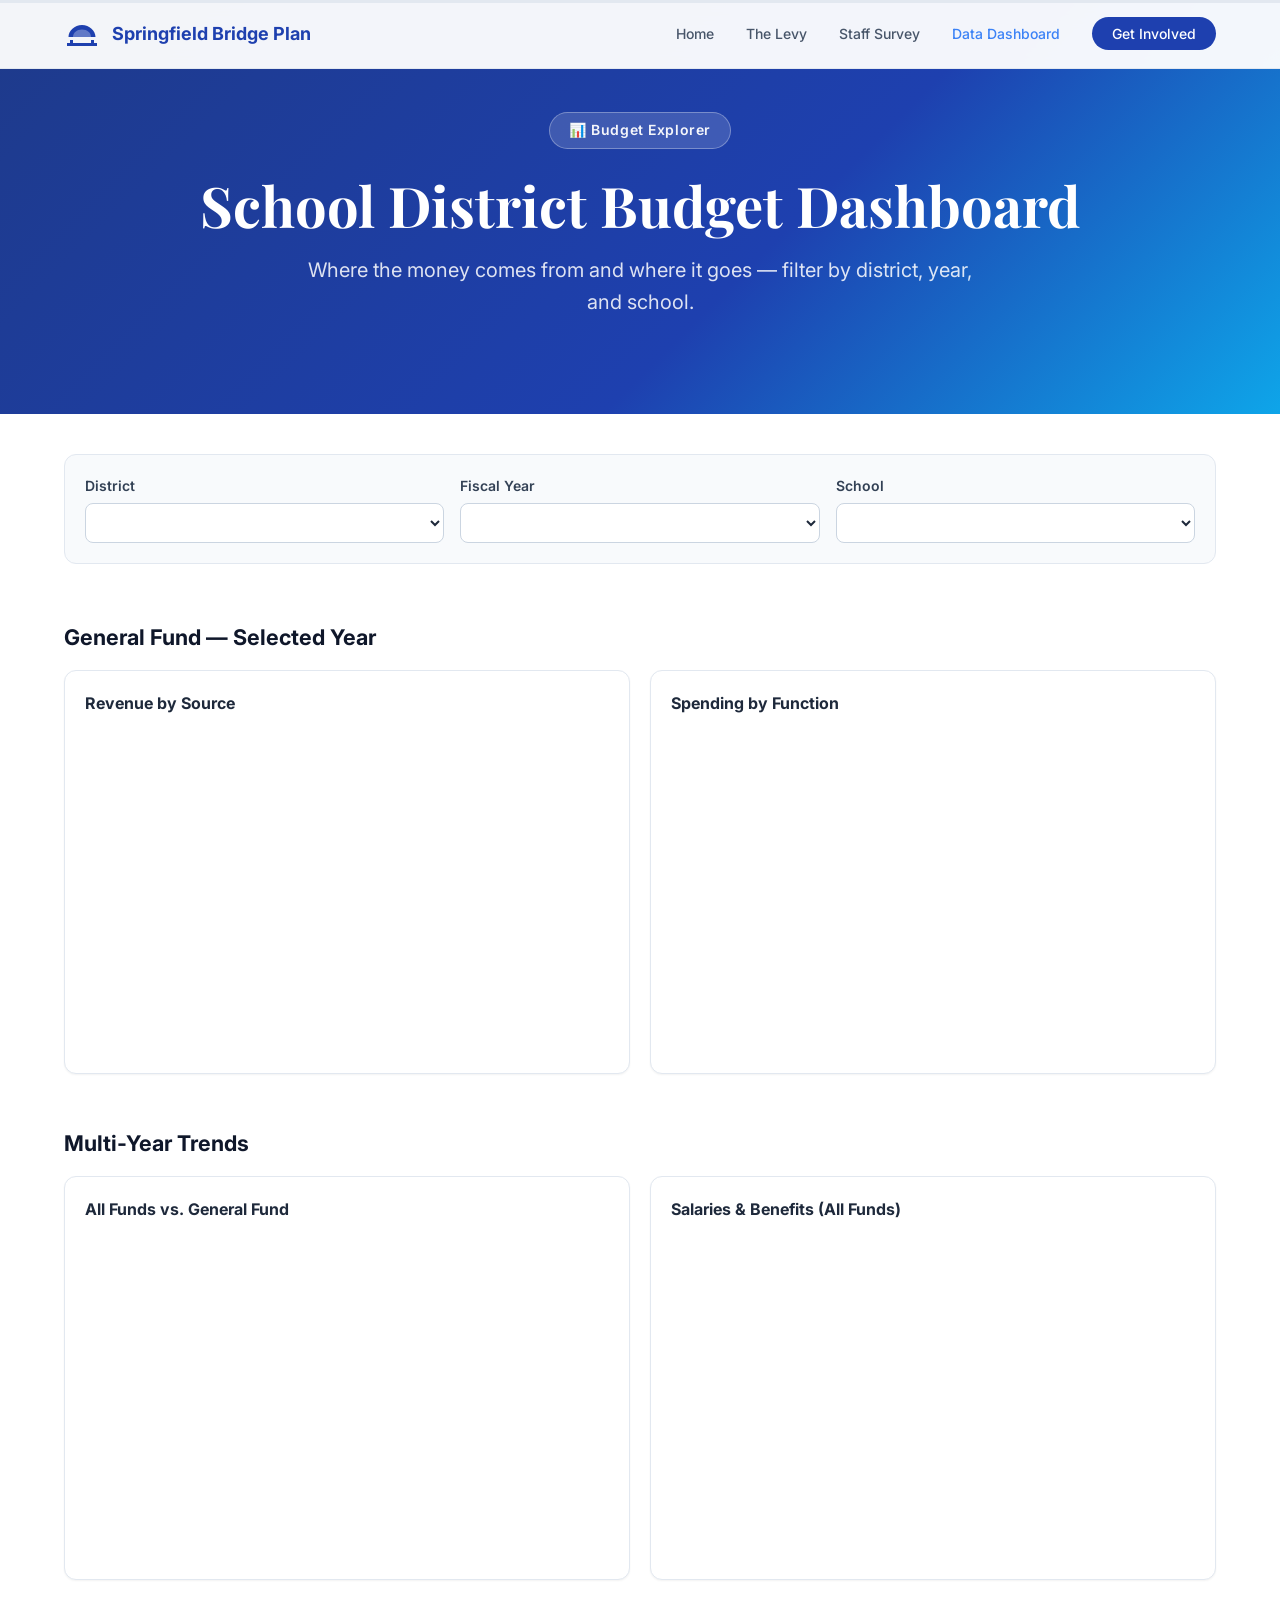
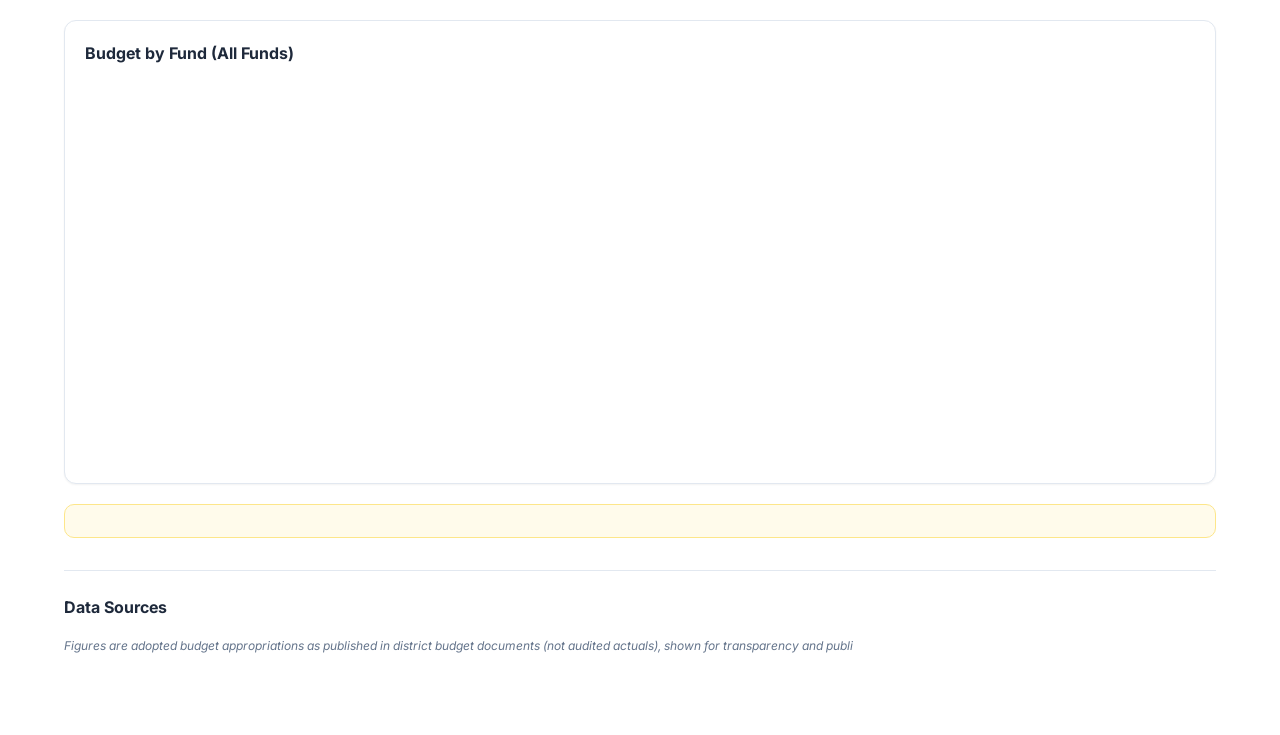
==== commit f0907905: "Add Family Exit Survey — dynamic student cards, conditional SPED branch, 8 sections" ====
--- a/dashboard.html
+++ b/dashboard.html
@@ -36,54 +36,71 @@
     <main id="main-content">
         <section class="page-hero">
             <div class="container">
-                <div class="page-hero-badge">📊 Coming Soon</div>
-                <h1 class="page-hero-title">Oregon Education Data Dashboard</h1>
-                <p class="page-hero-subtitle">Springfield vs. Lane County vs. All 197 Oregon Districts — transparent financial comparison.</p>
+                <div class="page-hero-badge">📊 Budget Explorer</div>
+                <h1 class="page-hero-title">School District Budget Dashboard</h1>
+                <p class="page-hero-subtitle">Where the money comes from and where it goes — filter by district, year, and school.</p>
             </div>
         </section>
-        <section class="section">
-            <div class="container" style="max-width:760px; text-align:center;">
-                <div class="coming-soon-block">
-                    <div class="coming-soon-icon">🚧</div>
-                    <h2>Under Construction</h2>
-                    <p class="body-text">The Oregon Education Data Dashboard will aggregate public ODE financial transparency data across all 197 Oregon school districts. It will show per-pupil spending, enrollment trends, fund balance trajectories, and how Springfield compares to peer districts.</p>
-                    <p class="body-text">Data sources include ODE Fiscal Transparency Excel files, ODE Fall Membership enrollment reports, and Lane County tax assessment data.</p>
-                    <div class="coming-soon-features">
-                        <div class="cs-feature">📈 Enrollment trends (5-year)</div>
-                        <div class="cs-feature">💰 Per-pupil spending comparison</div>
-                        <div class="cs-feature">🏦 Fund balance trajectories</div>
-                        <div class="cs-feature">🗺️ All 197 Oregon districts</div>
-                        <div class="cs-feature">🔍 Springfield featured case study</div>
-                        <div class="cs-feature">📥 Public data, downloadable</div>
+
+        <section class="section dash-section">
+            <div class="container">
+
+                <!-- Controls -->
+                <div class="dash-controls">
+                    <div class="dash-field">
+                        <label for="districtSelect">District</label>
+                        <select id="districtSelect"></select>
                     </div>
-                    <a href="levy.html#get-involved" class="btn btn-primary btn-large" style="margin-top:2rem; display:inline-flex;">Volunteer to Help Build This →</a>
+                    <div class="dash-field">
+                        <label for="yearSelect">Fiscal Year</label>
+                        <select id="yearSelect"></select>
+                    </div>
+                    <div class="dash-field">
+                        <label for="schoolSelect">School</label>
+                        <select id="schoolSelect"></select>
+                    </div>
                 </div>
-            </div>
-        </section>
-    </main>
-    <footer class="footer">
-        <div class="container">
-            <div class="footer-content">
-                <div class="footer-brand">
-                    <div class="footer-logo">
-                        <svg class="logo-icon" viewBox="0 0 48 48" aria-hidden="true"><path d="M4 36h40v4H4zM8 32h4v4H8zM36 32h4v4h-4zM6 28c0-8 8-16 18-16s18 8 18 16H6z" fill="currentColor"/></svg>
-                        <span>Springfield Bridge Plan</span>
+
+                <p id="freshTag" class="dash-fresh"></p>
+
+                <!-- KPI tiles -->
+                <div id="kpiRow" class="kpi-row"></div>
+
+                <div id="schoolNote" class="dash-callout" style="display:none;"></div>
+
+                <!-- General Fund this year -->
+                <h2 class="dash-h2">General Fund — Selected Year</h2>
+                <div class="dash-grid-2">
+                    <div class="dash-card">
+                        <h3>Revenue by Source</h3>
+                        <div class="chart-box"><canvas id="revChart"></canvas></div>
                     </div>
-                    <p class="footer-tagline">Building a bridge, not burning one.</p>
+                    <div class="dash-card">
+                        <h3>Spending by Function</h3>
+                        <div class="chart-box"><canvas id="expChart"></canvas></div>
+                    </div>
                 </div>
-                <div class="footer-links">
-                    <a href="index.html">Home</a>
-                    <a href="levy.html">The Levy</a>
-                    <a href="survey.html">Staff Survey</a>
-                    <a href="dashboard.html">Data Dashboard</a>
+
+                <!-- Multi-year -->
+                <h2 class="dash-h2">Multi-Year Trends</h2>
+                <div class="dash-grid-2">
+                    <div class="dash-card">
+                        <h3>All Funds vs. General Fund</h3>
+                        <div class="chart-box"><canvas id="trendChart"></canvas></div>
+                    </div>
+                    <div class="dash-card">
+                        <h3>Salaries &amp; Benefits (All Funds)</h3>
+                        <div class="chart-box"><canvas id="salbenChart"></canvas></div>
+                    </div>
                 </div>
-            </div>
-            <div class="footer-bottom">
-                <p>&copy; 2026 Springfield Bridge Plan. A community initiative.</p>
-                <p class="footer-note">Independent community campaign. Not affiliated with Springfield Public Schools.</p>
-            </div>
-        </div>
-    </footer>
-    <script src="js/site.js"></script>
-</body>
-</html>
+                <div class="dash-card">
+                    <h3>Budget by Fund (All Funds)</h3>
+                    <div class="chart-box chart-box-wide"><canvas id="fundChart"></canvas></div>
+                </div>
+
+                <div id="fy2627Note" class="dash-callout dash-callout-warn"></div>
+
+                <div class="dash-sources">
+                    <h3>Data Sources</h3>
+                    <ul id="sourceList"></ul>
+                    <p class="dash-disclaimer">Figures are adopted budget appropriations as published in district budget documents (not audited actuals), shown for transparency and publi
--- a/css/site.css
+++ b/css/site.css
@@ -323,3 +323,382 @@
     gap: 0.75rem;
 }
 .anon-notice-icon { font-size: 1.25rem; flex-shrink: 0; }
+
+/* ── Fix: involve-grid cards — fill space, left-align ── */
+.involve-grid {
+    grid-template-columns: repeat(4, 1fr);
+    align-items: start;
+}
+.involve-card {
+    text-align: left;
+    padding: 1.5rem;
+}
+.involve-card .involve-icon {
+    text-align: left;
+}
+
+/* ── Fix: volunteer form — dark text on light inputs ── */
+.volunteer-form-block {
+    background: rgba(255,255,255,0.12);
+}
+.volunteer-form-block h3 {
+    color: var(--color-white);
+}
+.volunteer-form-block label {
+    color: var(--color-white) !important;
+    display: block;
+    margin-bottom: 0.4rem;
+    font-weight: 600;
+    font-size: var(--text-sm);
+}
+.volunteer-form-block .form-group {
+    margin-bottom: 1.25rem;
+}
+.volunteer-form-block input,
+.volunteer-form-block select,
+.volunteer-form-block textarea {
+    background: rgba(255,255,255,0.92) !important;
+    color: var(--color-gray-800) !important;
+    border-color: rgba(255,255,255,0.4) !important;
+    width: 100%;
+    padding: 0.65rem 0.85rem;
+    border-radius: var(--radius-md);
+    border: 1.5px solid rgba(255,255,255,0.4);
+    font-size: var(--text-sm);
+}
+.volunteer-form-block input::placeholder {
+    color: var(--color-gray-400) !important;
+}
+.volunteer-form-block select option {
+    background: var(--color-white);
+    color: var(--color-gray-800);
+}
+
+/* ===================== Data Dashboard ===================== */
+.dash-section { padding-top: 2.5rem; }
+.dash-controls {
+  display: grid; grid-template-columns: repeat(3, 1fr); gap: 1rem;
+  background: var(--color-gray-50); border: 1px solid var(--color-gray-200);
+  border-radius: var(--radius-lg, 12px); padding: 1.25rem; margin-bottom: 1.25rem;
+}
+.dash-field { display: flex; flex-direction: column; gap: .35rem; }
+.dash-field label { font-size: var(--text-sm, .875rem); font-weight: 600; color: var(--color-gray-700); }
+.dash-field select {
+  padding: .6rem .75rem; border: 1px solid var(--color-gray-300); border-radius: 8px;
+  background: #fff; font-size: .9rem; color: var(--color-gray-800); cursor: pointer;
+}
+.dash-field select:focus { outline: 3px solid var(--color-primary-light); border-color: var(--color-primary); }
+.dash-fresh { font-size: var(--text-sm, .85rem); color: var(--color-gray-600); margin: 0 0 1.5rem; }
+
+.kpi-row { display: grid; grid-template-columns: repeat(4, 1fr); gap: 1rem; margin-bottom: 1.5rem; }
+.kpi-tile {
+  background: #fff; border: 1px solid var(--color-gray-200); border-left: 5px solid var(--color-primary);
+  border-radius: 12px; padding: 1.1rem 1.2rem; box-shadow: var(--shadow-sm, 0 1px 3px rgba(0,0,0,.06));
+  display: flex; flex-direction: column; gap: .3rem;
+}
+.kpi-pos { border-left-color: var(--color-success); }
+.kpi-neg { border-left-color: var(--color-error); }
+.kpi-neutral { border-left-color: var(--color-accent); }
+.kpi-label { font-size: var(--text-xs, .75rem); text-transform: uppercase; letter-spacing: .03em; color: var(--color-gray-500); font-weight: 600; }
+.kpi-value { font-size: 1.8rem; font-weight: 800; color: var(--color-gray-900); line-height: 1.1; }
+.kpi-sub { font-size: var(--text-xs, .75rem); color: var(--color-gray-600); }
+
+.dash-h2 { font-size: 1.35rem; font-weight: 700; color: var(--color-gray-900); margin: 2rem 0 1rem; }
+.dash-grid-2 { display: grid; grid-template-columns: 1fr 1fr; gap: 1.25rem; margin-bottom: 1.25rem; }
+.dash-card {
+  background: #fff; border: 1px solid var(--color-gray-200); border-radius: 12px;
+  padding: 1.25rem; box-shadow: var(--shadow-sm, 0 1px 3px rgba(0,0,0,.06)); margin-bottom: 1.25rem;
+}
+.dash-card h3 { font-size: 1rem; font-weight: 700; color: var(--color-gray-800); margin: 0 0 1rem; }
+.chart-box { position: relative; height: 320px; }
+.chart-box-wide { height: 380px; }
+.chart-nodata {
+  display: flex; align-items: center; justify-content: center; height: 320px; text-align: center;
+  color: var(--color-gray-500); font-size: .9rem; padding: 1rem;
+  background: var(--color-gray-50); border-radius: 8px;
+}
+.dash-callout {
+  background: var(--color-primary-50); border: 1px solid var(--color-primary-200);
+  border-radius: 10px; padding: 1rem 1.2rem; font-size: var(--text-sm, .9rem);
+  color: var(--color-gray-700); margin-bottom: 1.25rem;
+}
+.dash-callout-warn { background: #fffbeb; border-color: #fde68a; }
+.dash-sources { margin-top: 2rem; padding-top: 1.5rem; border-top: 1px solid var(--color-gray-200); }
+.dash-sources h3 { font-size: 1rem; font-weight: 700; margin: 0 0 .75rem; color: var(--color-gray-800); }
+.dash-sources ul { margin: 0 0 1rem; padding-left: 1.1rem; }
+.dash-sources li { font-size: var(--text-sm, .85rem); margin-bottom: .35rem; }
+.dash-sources a { color: var(--color-primary); }
+.dash-disclaimer { font-size: var(--text-xs, .78rem); color: var(--color-gray-500); font-style: italic; }
+
+@media (max-width: 860px) {
+  .dash-controls { grid-template-columns: 1fr; }
+  .kpi-row { grid-template-columns: 1fr 1fr; }
+  .dash-grid-2 { grid-template-columns: 1fr; }
+}
+@media (max-width: 480px) {
+  .kpi-row { grid-template-columns: 1fr; }
+}
+
+/* =============================================
+   SURVEY — Full UX Overhaul
+   ============================================= */
+
+/* Survey wrapper */
+.survey-wrapper { max-width: 800px; margin: 0 auto; }
+
+/* Confidentiality notice */
+.anon-notice {
+    background: #ecfdf5;
+    border: 1.5px solid #6ee7b7;
+    border-radius: var(--radius-xl);
+    padding: 1.25rem 1.5rem;
+    font-size: var(--text-sm);
+    color: #065f46;
+    margin-bottom: 2rem;
+    display: flex;
+    align-items: flex-start;
+    gap: 0.75rem;
+    line-height: 1.6;
+}
+.anon-notice-icon { font-size: 1.5rem; flex-shrink: 0; margin-top: 0.1rem; }
+
+/* Progress bar */
+.survey-progress { margin-bottom: 2rem; }
+.survey-progress-bar {
+    height: 10px;
+    background: var(--color-gray-200);
+    border-radius: var(--radius-full);
+    overflow: hidden;
+}
+.survey-progress-fill {
+    height: 100%;
+    background: linear-gradient(90deg, var(--color-primary), var(--color-accent));
+    border-radius: var(--radius-full);
+    transition: width 0.5s cubic-bezier(0.4,0,0.2,1);
+}
+.survey-progress-text {
+    font-size: var(--text-sm);
+    font-weight: 600;
+    color: var(--color-gray-500);
+    margin-top: 0.5rem;
+    display: flex;
+    justify-content: space-between;
+}
+
+/* Section header */
+.survey-section-header {
+    background: linear-gradient(135deg, var(--color-primary-50), var(--color-primary-100));
+    border: 1.5px solid var(--color-primary-200);
+    border-radius: var(--radius-xl);
+    padding: 1.5rem 2rem;
+    margin-bottom: 2rem;
+}
+.survey-section-header h3 {
+    font-size: var(--text-xl);
+    font-weight: 800;
+    color: var(--color-primary-dark);
+    margin: 0 0 0.3rem;
+}
+.survey-section-header p {
+    font-size: var(--text-sm);
+    color: var(--color-gray-600);
+    margin: 0;
+}
+
+/* Individual question */
+.survey-question {
+    background: var(--color-white);
+    border: 1.5px solid var(--color-gray-200);
+    border-radius: var(--radius-xl);
+    padding: 1.75rem;
+    margin-bottom: 1.25rem;
+    transition: border-color var(--transition-fast), box-shadow var(--transition-fast);
+}
+.survey-question:focus-within {
+    border-color: var(--color-primary-light);
+    box-shadow: 0 0 0 3px var(--color-primary-100);
+}
+.survey-question label.q-label {
+    display: block;
+    font-weight: 700;
+    font-size: var(--text-base);
+    color: var(--color-gray-800);
+    margin-bottom: 0.6rem;
+    line-height: 1.5;
+}
+.survey-question .q-hint {
+    font-size: var(--text-sm);
+    color: var(--color-gray-500);
+    margin-bottom: 1rem;
+    line-height: 1.5;
+}
+
+/* Text inputs inside survey */
+.survey-question input[type="text"],
+.survey-question input[type="email"],
+.survey-question input[type="number"] {
+    width: 100%;
+    padding: 0.8rem 1rem;
+    border: 2px solid var(--color-gray-200);
+    border-radius: var(--radius-lg);
+    font-size: var(--text-base);
+    color: var(--color-gray-800);
+    background: var(--color-gray-50);
+    outline: none;
+    transition: border-color var(--transition-fast), background var(--transition-fast);
+    font-family: var(--font-sans);
+}
+.survey-question input[type="text"]:focus,
+.survey-question input[type="email"]:focus,
+.survey-question input[type="number"]:focus {
+    border-color: var(--color-primary);
+    background: var(--color-white);
+}
+.survey-question input[type="text"]::placeholder,
+.survey-question input[type="email"]::placeholder { color: var(--color-gray-400); }
+
+/* Select inside survey */
+.survey-question select {
+    width: 100%;
+    padding: 0.8rem 2.5rem 0.8rem 1rem;
+    border: 2px solid var(--color-gray-200);
+    border-radius: var(--radius-lg);
+    font-size: var(--text-base);
+    color: var(--color-gray-800);
+    background: var(--color-gray-50) url("data:image/svg+xml,%3Csvg xmlns='http://www.w3.org/2000/svg' width='16' height='16' viewBox='0 0 24 24' fill='none' stroke='%2364748b' stroke-width='2'%3E%3Cpath d='M6 9l6 6 6-6'/%3E%3C/svg%3E") no-repeat right 0.9rem center;
+    -webkit-appearance: none;
+    -moz-appearance: none;
+    appearance: none;
+    outline: none;
+    cursor: pointer;
+    transition: border-color var(--transition-fast), background-color var(--transition-fast);
+    font-family: var(--font-sans);
+}
+.survey-question select:focus {
+    border-color: var(--color-primary);
+    background-color: var(--color-white);
+}
+
+/* Textarea inside survey */
+.survey-question textarea {
+    width: 100%;
+    padding: 0.8rem 1rem;
+    border: 2px solid var(--color-gray-200);
+    border-radius: var(--radius-lg);
+    font-size: var(--text-sm);
+    color: var(--color-gray-800);
+    background: var(--color-gray-50);
+    outline: none;
+    resize: vertical;
+    min-height: 100px;
+    transition: border-color var(--transition-fast);
+    font-family: var(--font-sans);
+    line-height: 1.6;
+}
+.survey-question textarea:focus {
+    border-color: var(--color-primary);
+    background: var(--color-white);
+}
+
+/* Likert scale — big, bold, modern */
+.likert-scale {
+    display: grid;
+    grid-template-columns: repeat(5, 1fr);
+    gap: 0.6rem;
+    margin-top: 0.25rem;
+}
+.likert-option { position: relative; }
+.likert-option input[type="radio"] {
+    position: absolute;
+    opacity: 0;
+    width: 0;
+    height: 0;
+}
+.likert-option label {
+    display: flex;
+    flex-direction: column;
+    align-items: center;
+    justify-content: center;
+    padding: 1rem 0.5rem;
+    border: 2px solid var(--color-gray-200);
+    border-radius: var(--radius-xl);
+    cursor: pointer;
+    font-size: var(--text-xs);
+    font-weight: 500;
+    text-align: center;
+    line-height: 1.3;
+    color: var(--color-gray-600);
+    background: var(--color-gray-50);
+    transition: all var(--transition-fast);
+    min-height: 80px;
+    user-select: none;
+}
+.likert-option label:hover {
+    border-color: var(--color-primary-light);
+    background: var(--color-primary-50);
+    color: var(--color-primary-dark);
+    transform: translateY(-2px);
+    box-shadow: var(--shadow-md);
+}
+.likert-num {
+    font-size: 1.75rem;
+    font-weight: 800;
+    line-height: 1;
+    margin-bottom: 0.4rem;
+    color: var(--color-gray-400);
+    transition: color var(--transition-fast);
+}
+.likert-option label:hover .likert-num { color: var(--color-primary); }
+.likert-option input:checked + label {
+    border-color: var(--color-primary);
+    background: var(--color-primary);
+    color: var(--color-white);
+    box-shadow: var(--shadow-lg);
+    transform: translateY(-2px);
+}
+.likert-option input:checked + label .likert-num { color: rgba(255,255,255,0.9); }
+
+/* Likert anchor labels */
+.likert-anchors {
+    display: flex;
+    justify-content: space-between;
+    margin-top: 0.5rem;
+    padding: 0 0.25rem;
+}
+.likert-anchors span {
+    font-size: var(--text-xs);
+    color: var(--color-gray-400);
+    font-style: italic;
+}
+
+/* Validation error state */
+.survey-question.has-error {
+    border-color: var(--color-error);
+    box-shadow: 0 0 0 3px var(--color-error-light);
+}
+.survey-question .q-error {
+    display: none;
+    font-size: var(--text-xs);
+    color: var(--color-error);
+    font-weight: 600;
+    margin-top: 0.6rem;
+}
+.survey-question.has-error .q-error { display: block; }
+
+/* Nav buttons */
+.survey-nav {
+    display: flex;
+    justify-content: space-between;
+    align-items: center;
+    margin-top: 2.5rem;
+    padding-top: 1.5rem;
+    border-top: 2px solid var(--color-gray-100);
+    gap: 1rem;
+}
+.survey-nav .btn { min-width: 160px; }
+
+@media (max-width: 520px) {
+    .likert-scale { grid-template-columns: repeat(5, 1fr); gap: 0.3rem; }
+    .likert-option label { padding: 0.75rem 0.25rem; min-height: 70px; font-size: 0.65rem; }
+    .likert-num { font-size: 1.25rem; }
+}
